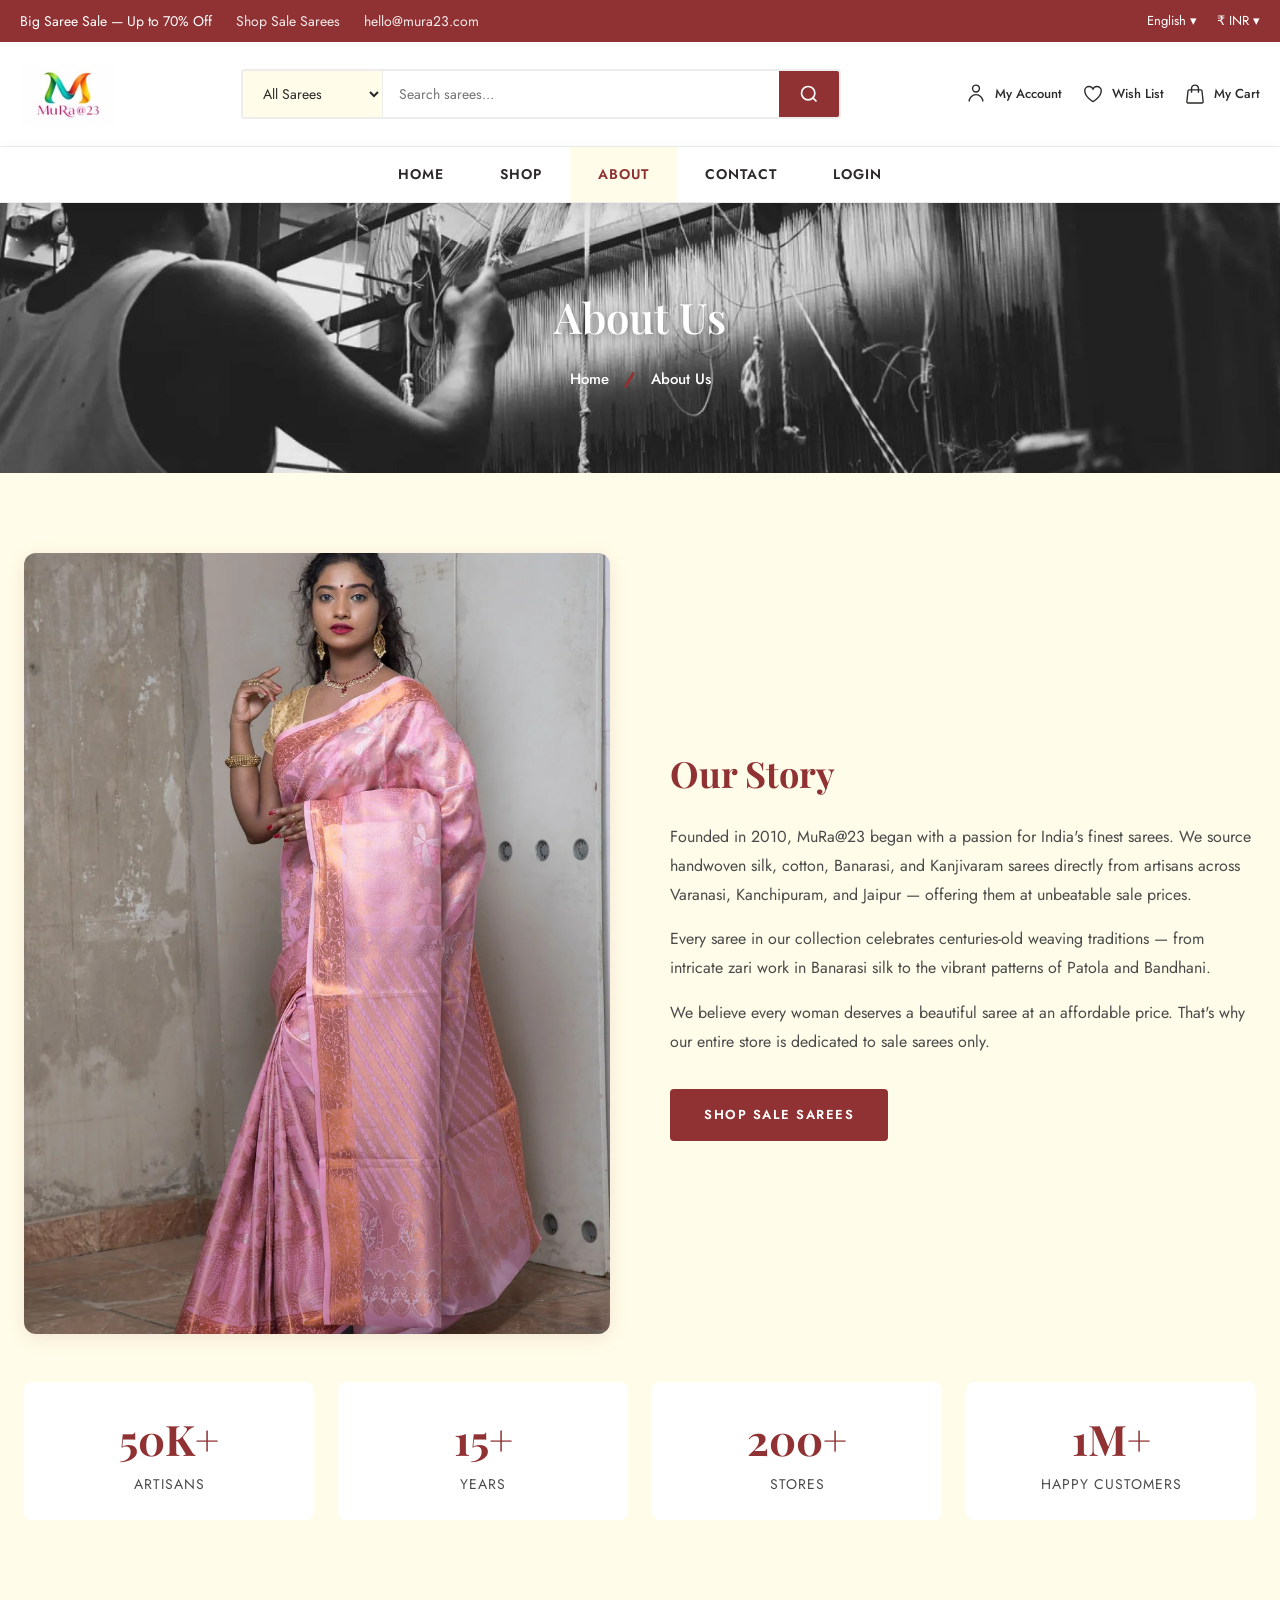
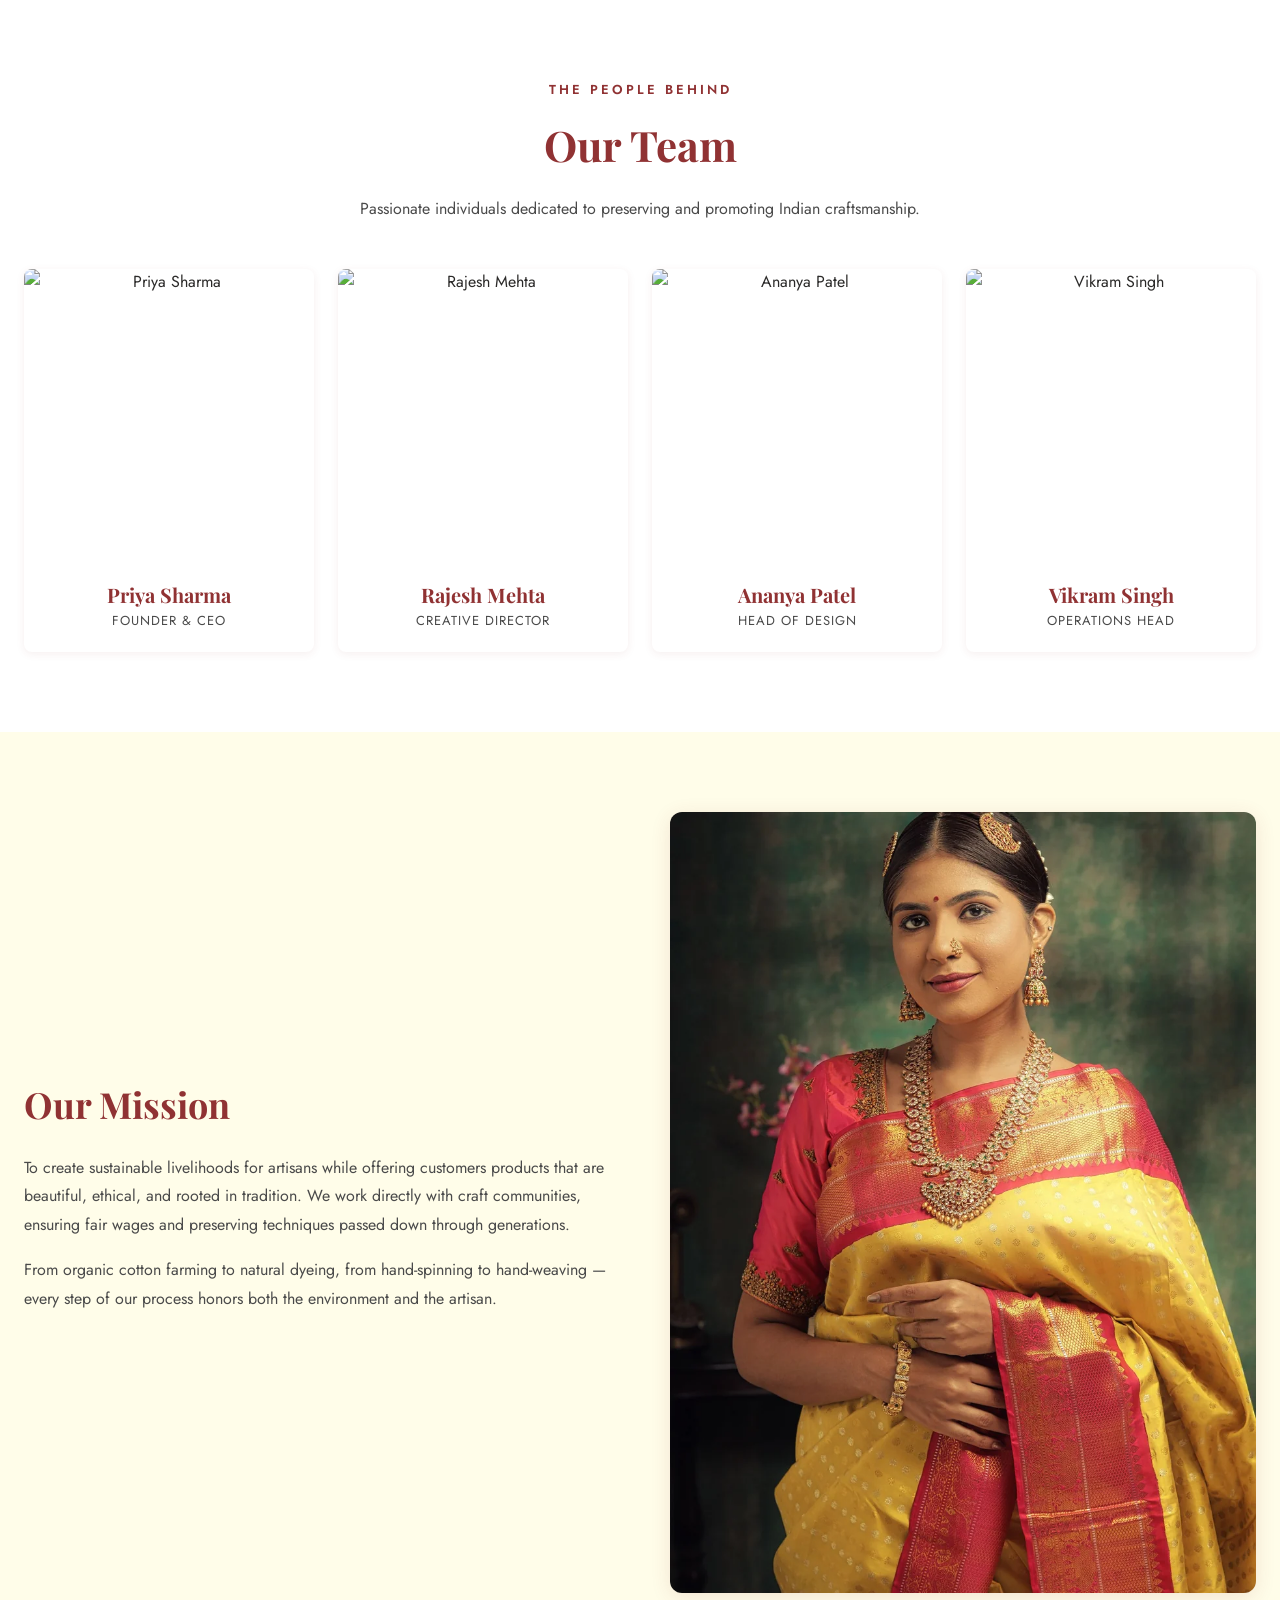
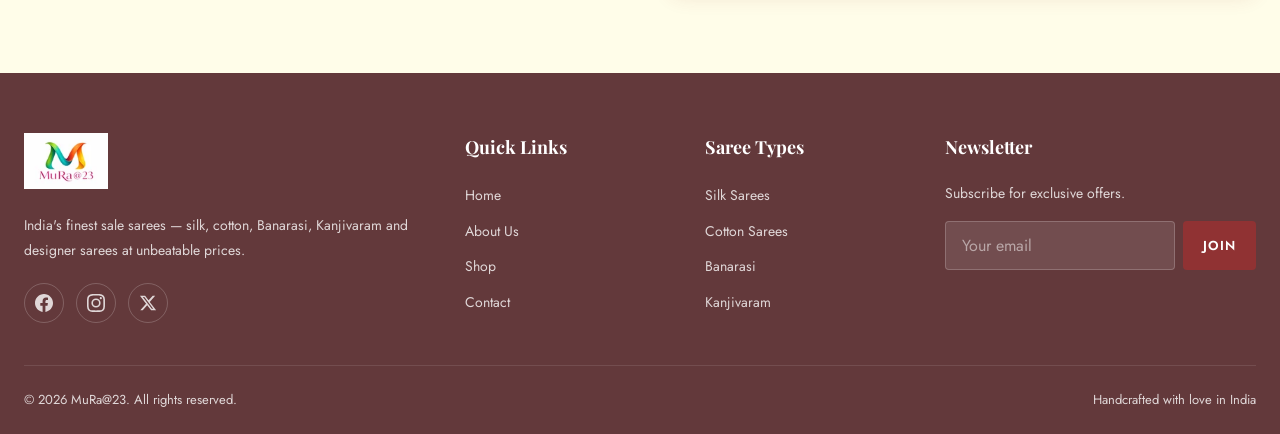
==== about.html @ bf84575e "Shop page title to Shop; Kalyan Silks banner images per page - Rename shop breadcrumb from Sale Sare" ====
<!DOCTYPE html>
<html lang="en">
<head>
  <meta charset="UTF-8">
  <meta name="viewport" content="width=device-width, initial-scale=1.0">
  <title>About Us — MuRa@23</title>
  <link rel="icon" href="images/mura23-logo.webp" type="image/webp">
  <link rel="preconnect" href="https://fonts.googleapis.com">
  <link rel="preconnect" href="https://fonts.gstatic.com" crossorigin>
  <link href="https://fonts.googleapis.com/css2?family=Jost:wght@300;400;500;600;700&family=Playfair+Display:wght@400;500;600;700&display=swap" rel="stylesheet">
  <link rel="stylesheet" href="css/style.css">
  <link rel="stylesheet" href="css/header.css">
  <link rel="preload" as="image" href="images/banners/banner-about.jpg" fetchpriority="high">
  <style>:root { --font-body: 'Jost', sans-serif; --font-heading: 'Playfair Display', serif; }</style>
</head>
<body data-page="about">

  <div id="site-header-mount"></div>
  <script src="js/site-header.js"></script>

  <section class="breadcrumb__section">
    <div class="breadcrumb__bg">
      <img class="breadcrumb__bg-image" src="images/banners/banner-about.jpg" alt="" width="1600" height="334" decoding="async" fetchpriority="high">
      <div class="container">
        <div class="breadcrumb__content">
          <h1 class="breadcrumb__content--title">About Us</h1>
          <ul class="breadcrumb__content--menu">
            <li class="breadcrumb__content--menu__items"><a href="index.html">Home</a></li>
            <li class="breadcrumb__content--menu__items"><span>About Us</span></li>
          </ul>
        </div>
      </div>
    </div>
  </section>

  <section class="section">
    <div class="container">
      <div class="about-grid">
        <div class="about-image">
          <img src="images/sarees/kanjivaram.webp" alt="Kanjivaram saree weaving" loading="lazy" decoding="async">
        </div>
        <div class="about-content">
          <h2>Our Story</h2>
          <p>Founded in 2010, MuRa@23 began with a passion for India's finest sarees. We source handwoven silk, cotton, Banarasi, and Kanjivaram sarees directly from artisans across Varanasi, Kanchipuram, and Jaipur — offering them at unbeatable sale prices.</p>
          <p>Every saree in our collection celebrates centuries-old weaving traditions — from intricate zari work in Banarasi silk to the vibrant patterns of Patola and Bandhani.</p>
          <p>We believe every woman deserves a beautiful saree at an affordable price. That's why our entire store is dedicated to sale sarees only.</p>
          <a href="shop.html" class="btn btn-primary" style="margin-top:16px">Shop Sale Sarees</a>
        </div>
      </div>

      <div class="stats-grid">
        <div class="stat-item">
          <div class="stat-number">50K+</div>
          <div class="stat-label">Artisans</div>
        </div>
        <div class="stat-item">
          <div class="stat-number">15+</div>
          <div class="stat-label">Years</div>
        </div>
        <div class="stat-item">
          <div class="stat-number">200+</div>
          <div class="stat-label">Stores</div>
        </div>
        <div class="stat-item">
          <div class="stat-number">1M+</div>
          <div class="stat-label">Happy Customers</div>
        </div>
      </div>
    </div>
  </section>

  <section class="section" style="background: var(--color-white)">
    <div class="container">
      <div class="section-header">
        <p class="section-subtitle">The People Behind</p>
        <h2 class="section-title">Our Team</h2>
        <p class="section-desc">Passionate individuals dedicated to preserving and promoting Indian craftsmanship.</p>
      </div>
      <div class="team-grid">
        <div class="team-card">
          <div class="team-image">
            <img src="https://images.unsplash.com/photo-1573496359142-b8d87734a5a2?w=400&q=80" alt="Priya Sharma">
          </div>
          <div class="team-info">
            <h3 class="team-name">Priya Sharma</h3>
            <p class="team-role">Founder & CEO</p>
          </div>
        </div>
        <div class="team-card">
          <div class="team-image">
            <img src="https://images.unsplash.com/photo-1472099645785-5658abf4ff4e?w=400&q=80" alt="Rajesh Mehta">
          </div>
          <div class="team-info">
            <h3 class="team-name">Rajesh Mehta</h3>
            <p class="team-role">Creative Director</p>
          </div>
        </div>
        <div class="team-card">
          <div class="team-image">
            <img src="https://images.unsplash.com/photo-1580489944761-15a19d654956?w=400&q=80" alt="Ananya Patel">
          </div>
          <div class="team-info">
            <h3 class="team-name">Ananya Patel</h3>
            <p class="team-role">Head of Design</p>
          </div>
        </div>
        <div class="team-card">
          <div class="team-image">
            <img src="https://images.unsplash.com/photo-1519085360753-af0119f7cbe7?w=400&q=80" alt="Vikram Singh">
          </div>
          <div class="team-info">
            <h3 class="team-name">Vikram Singh</h3>
            <p class="team-role">Operations Head</p>
          </div>
        </div>
      </div>
    </div>
  </section>

  <section class="section">
    <div class="container">
      <div class="about-grid">
        <div class="about-content">
          <h2>Our Mission</h2>
          <p>To create sustainable livelihoods for artisans while offering customers products that are beautiful, ethical, and rooted in tradition. We work directly with craft communities, ensuring fair wages and preserving techniques passed down through generations.</p>
          <p>From organic cotton farming to natural dyeing, from hand-spinning to hand-weaving — every step of our process honors both the environment and the artisan.</p>
        </div>
        <div class="about-image">
          <img src="images/sarees/banarasi.webp" alt="Banarasi silk saree" loading="lazy" decoding="async">
        </div>
      </div>
    </div>
  </section>

  <footer class="footer">
    <div class="container">
      <div class="footer-grid">
        <div class="footer-brand">
          <a href="index.html" class="logo footer-logo" aria-label="MuRa@23">
            <img src="images/mura23-logo.webp" alt="MuRa@23" width="100" height="60" loading="lazy" decoding="async">
          </a>
          <p>India's finest sale sarees — silk, cotton, Banarasi, Kanjivaram and designer sarees at unbeatable prices.</p>
          <div class="social-links">
            <a href="#" aria-label="Facebook"><svg width="18" height="18" fill="currentColor" viewBox="0 0 24 24"><path d="M24 12.073c0-6.627-5.373-12-12-12s-12 5.373-12 12c0 5.99 4.388 10.954 10.125 11.854v-8.385H7.078v-3.47h3.047V9.43c0-3.007 1.792-4.669 4.533-4.669 1.312 0 2.686.235 2.686.235v2.953H15.83c-1.491 0-1.956.925-1.956 1.874v2.25h3.328l-.532 3.47h-2.796v8.385C19.612 23.027 24 18.062 24 12.073z"/></svg></a>
            <a href="#" aria-label="Instagram"><svg width="18" height="18" fill="currentColor" viewBox="0 0 24 24"><path d="M12 2.163c3.204 0 3.584.012 4.85.07 3.252.148 4.771 1.691 4.919 4.919.058 1.265.069 1.645.069 4.849 0 3.205-.012 3.584-.069 4.849-.149 3.225-1.664 4.771-4.919 4.919-1.266.058-1.644.07-4.85.07-3.204 0-3.584-.012-4.849-.07-3.26-.149-4.771-1.699-4.919-4.92-.058-1.265-.07-1.644-.07-4.849 0-3.204.013-3.583.07-4.849.149-3.227 1.664-4.771 4.919-4.919 1.266-.057 1.645-.069 4.849-.069zM12 0C8.741 0 8.333.014 7.053.072 2.695.272.273 2.69.073 7.052.014 8.333 0 8.741 0 12c0 3.259.014 3.668.072 4.948.2 4.358 2.618 6.78 6.98 6.98C8.333 23.986 8.741 24 12 24c3.259 0 3.668-.014 4.948-.072 4.354-.2 6.782-2.618 6.979-6.98.059-1.28.073-1.689.073-4.948 0-3.259-.014-3.667-.072-4.947-.196-4.354-2.617-6.78-6.979-6.98C15.668.014 15.259 0 12 0zm0 5.838a6.162 6.162 0 100 12.324 6.162 6.162 0 000-12.324zM12 16a4 4 0 110-8 4 4 0 010 8zm6.406-11.845a1.44 1.44 0 100 2.881 1.44 1.44 0 000-2.881z"/></svg></a>
            <a href="#" aria-label="Twitter"><svg width="18" height="18" fill="currentColor" viewBox="0 0 24 24"><path d="M18.244 2.25h3.308l-7.227 8.26 8.502 11.24H16.17l-5.214-6.817L4.99 21.75H1.68l7.73-8.835L1.254 2.25H8.08l4.713 6.231zm-1.161 17.52h1.833L7.084 4.126H5.117z"/></svg></a>
          </div>
        </div>
        <div class="footer-col">
          <h4>Quick Links</h4>
          <ul>
            <li><a href="index.html">Home</a></li>
            <li><a href="about.html">About Us</a></li>
            <li><a href="shop.html">Shop</a></li>
            <li><a href="contact.html">Contact</a></li>
          </ul>
        </div>
        <div class="footer-col">
          <h4>Saree Types</h4>
          <ul>
            <li><a href="shop.html">Silk Sarees</a></li>
            <li><a href="shop.html">Cotton Sarees</a></li>
            <li><a href="shop.html">Banarasi</a></li>
            <li><a href="shop.html">Kanjivaram</a></li>
          </ul>
        </div>
        <div class="footer-col">
          <h4>Newsletter</h4>
          <p style="font-size:14px;margin-bottom:8px">Subscribe for exclusive offers.</p>
          <form class="newsletter-form">
            <input type="email" placeholder="Your email" required>
            <button type="submit">Join</button>
          </form>
        </div>
      </div>
      <div class="footer-bottom">
        <p>&copy; 2026 MuRa@23. All rights reserved.</p>
        <p>Handcrafted with love in India</p>
      </div>
    </div>
  </footer>

  <script src="js/main.js"></script>
</body>
</html>
---- css/style.css ----
/* ============================================
   MuRa@23 — Fabindia official color palette
   Maroon #903233 | Cream #FFFDE9 | Beige #f3ece8
   ============================================ */

:root {
  --color-primary: #903233;
  --color-primary-dark: #63393b;
  --color-primary-light: #a84444;
  --color-secondary: #903233;
  --color-secondary-dark: #63393b;
  --color-cream: #FFFDE9;
  --color-cream-dark: #f3ece8;
  --color-white: #FFFFFF;
  --color-text: #2B2A29;
  --color-text-muted: #4a4a4a;
  --color-border: #ededed;
  --color-success: #96ad66;
  --font-heading: 'Playfair Display', Georgia, serif;
  --font-body: 'Lato', 'Segoe UI', sans-serif;
  --shadow-sm: 0 2px 8px rgba(144, 50, 51, 0.08);
  --shadow-md: 0 4px 20px rgba(144, 50, 51, 0.12);
  --shadow-lg: 0 8px 40px rgba(144, 50, 51, 0.16);
  --radius-sm: 4px;
  --radius-md: 8px;
  --radius-lg: 12px;
  --transition: 0.3s ease;
  --header-height: 80px;
}

*, *::before, *::after {
  box-sizing: border-box;
  margin: 0;
  padding: 0;
}

html {
  scroll-behavior: smooth;
}

body {
  font-family: var(--font-body);
  font-size: 16px;
  line-height: 1.6;
  color: var(--color-text);
  background-color: var(--color-cream);
  -webkit-font-smoothing: antialiased;
}

img {
  max-width: 100%;
  height: auto;
  display: block;
}

a {
  color: inherit;
  text-decoration: none;
  transition: color var(--transition);
}

ul {
  list-style: none;
}

button {
  cursor: pointer;
  font-family: inherit;
  border: none;
  background: none;
}

input, textarea, select {
  font-family: inherit;
  font-size: inherit;
}

.container {
  width: 100%;
  max-width: 1280px;
  margin: 0 auto;
  padding: 0 24px;
}

/* ========== Top Bar ========== */
.top-bar {
  background: var(--color-primary);
  color: var(--color-white);
  text-align: center;
  padding: 8px 16px;
  font-size: 13px;
  letter-spacing: 0.5px;
}

.top-bar a {
  color: var(--color-cream);
  text-decoration: underline;
}

/* ========== Header ========== */
.header {
  background: var(--color-white);
  position: sticky;
  top: 0;
  z-index: 1000;
  box-shadow: var(--shadow-sm);
}

.header-inner {
  display: flex;
  align-items: center;
  justify-content: space-between;
  height: var(--header-height);
  gap: 24px;
}

.logo {
  font-family: var(--font-heading);
  font-size: 28px;
  font-weight: 700;
  color: var(--color-primary);
  letter-spacing: 2px;
  white-space: nowrap;
}

.logo span {
  color: var(--color-primary);
}

.footer-logo {
  display: inline-block;
  margin-bottom: 16px;
  line-height: 0;
  transition: opacity 0.3s ease, transform 0.3s ease;
}

.footer-logo img {
  height: 56px;
  width: auto;
  object-fit: contain;
}

.footer-logo:hover {
  opacity: 0.9;
  transform: scale(1.02);
}

.nav {
  display: flex;
  align-items: center;
  gap: 32px;
}

.nav-link {
  font-size: 14px;
  font-weight: 500;
  text-transform: uppercase;
  letter-spacing: 1.5px;
  color: var(--color-text);
  position: relative;
  padding: 4px 0;
}

.nav-link::after {
  content: '';
  position: absolute;
  bottom: 0;
  left: 0;
  width: 0;
  height: 2px;
  background: var(--color-primary);
  transition: width var(--transition);
}

.nav-link:hover,
.nav-link.active {
  color: var(--color-primary);
}

.nav-link:hover::after,
.nav-link.active::after {
  width: 100%;
}

.header-actions {
  display: flex;
  align-items: center;
  gap: 16px;
}

.header-icon {
  width: 40px;
  height: 40px;
  display: flex;
  align-items: center;
  justify-content: center;
  border-radius: 50%;
  transition: background var(--transition);
  color: var(--color-text);
}

.header-icon:hover {
  background: var(--color-cream);
  color: var(--color-primary);
}

.header-icon svg {
  width: 20px;
  height: 20px;
}

.cart-count {
  position: absolute;
  top: 2px;
  right: 2px;
  background: var(--color-primary);
  color: var(--color-white);
  font-size: 10px;
  width: 18px;
  height: 18px;
  border-radius: 50%;
  display: flex;
  align-items: center;
  justify-content: center;
}

.mobile-toggle {
  display: none;
  flex-direction: column;
  gap: 5px;
  padding: 8px;
}

.mobile-toggle span {
  display: block;
  width: 24px;
  height: 2px;
  background: var(--color-text);
  transition: var(--transition);
}

/* ========== Buttons ========== */
.btn {
  display: inline-flex;
  align-items: center;
  justify-content: center;
  gap: 8px;
  padding: 14px 32px;
  font-size: 13px;
  font-weight: 600;
  text-transform: uppercase;
  letter-spacing: 1.5px;
  border-radius: var(--radius-sm);
  transition: all var(--transition);
  cursor: pointer;
  border: 2px solid transparent;
}

.btn-primary {
  background: var(--color-primary);
  color: var(--color-white);
  border-color: var(--color-primary);
}

.btn-primary:hover {
  background: var(--color-primary-dark);
  border-color: var(--color-primary-dark);
}

.btn-secondary {
  background: transparent;
  color: var(--color-primary);
  border-color: var(--color-primary);
}

.btn-secondary:hover {
  background: var(--color-primary);
  color: var(--color-white);
}

.btn-gold {
  background: var(--color-secondary);
  color: var(--color-white);
  border-color: var(--color-secondary);
}

.btn-gold:hover {
  background: var(--color-secondary-dark);
  border-color: var(--color-secondary-dark);
}

.btn-sm {
  padding: 10px 20px;
  font-size: 12px;
}

/* ========== Hero ========== */
.hero {
  position: relative;
  min-height: 85vh;
  display: flex;
  align-items: center;
  background: linear-gradient(135deg, var(--color-cream) 0%, var(--color-cream-dark) 100%);
  overflow: hidden;
}

.hero-bg {
  position: absolute;
  inset: 0;
  background: url('../images/banners/hero-1.jpg') center/cover no-repeat;
  opacity: 0.15;
}

.hero-content {
  position: relative;
  z-index: 1;
  max-width: 600px;
  padding: 80px 0;
}

.hero-subtitle {
  font-size: 14px;
  text-transform: uppercase;
  letter-spacing: 4px;
  color: var(--color-primary);
  margin-bottom: 16px;
  font-weight: 600;
}

.hero-title {
  font-family: var(--font-heading);
  font-size: clamp(40px, 6vw, 72px);
  font-weight: 700;
  line-height: 1.1;
  color: var(--color-primary);
  margin-bottom: 24px;
}

.hero-text {
  font-size: 18px;
  color: var(--color-text-muted);
  margin-bottom: 40px;
  line-height: 1.8;
}

.hero-buttons {
  display: flex;
  gap: 16px;
  flex-wrap: wrap;
}

.hero-image {
  position: absolute;
  right: 0;
  top: 50%;
  transform: translateY(-50%);
  width: 45%;
  max-width: 600px;
  z-index: 1;
}

.hero-image img {
  width: 100%;
  border-radius: var(--radius-lg);
  box-shadow: var(--shadow-lg);
}

/* ========== Section ========== */
.section {
  padding: 80px 0;
}

.section-header {
  text-align: center;
  margin-bottom: 48px;
}

.section-subtitle {
  font-size: 13px;
  text-transform: uppercase;
  letter-spacing: 3px;
  color: var(--color-primary);
  margin-bottom: 12px;
  font-weight: 600;
}

.section-title {
  font-family: var(--font-heading);
  font-size: clamp(28px, 4vw, 42px);
  color: var(--color-primary);
  margin-bottom: 16px;
}

.section-desc {
  color: var(--color-text-muted);
  max-width: 600px;
  margin: 0 auto;
}

/* ========== Categories ========== */
.categories-grid {
  display: grid;
  grid-template-columns: repeat(4, 1fr);
  gap: 24px;
}

.category-card {
  position: relative;
  border-radius: var(--radius-md);
  overflow: hidden;
  aspect-ratio: 3/4;
  cursor: pointer;
}

.category-card img {
  width: 100%;
  height: 100%;
  object-fit: cover;
  transition: transform 0.6s ease;
}

.category-card:hover img {
  transform: scale(1.08);
}

.category-overlay {
  position: absolute;
  inset: 0;
  background: linear-gradient(to top, rgba(144, 50, 51, 0.85) 0%, transparent 60%);
  display: flex;
  flex-direction: column;
  justify-content: flex-end;
  padding: 24px;
  color: var(--color-white);
}

.category-name {
  font-family: var(--font-heading);
  font-size: 22px;
  margin-bottom: 4px;
}

.category-count {
  font-size: 13px;
  opacity: 0.8;
}

/* ========== Products ========== */
.products-grid {
  display: grid;
  grid-template-columns: repeat(4, 1fr);
  gap: 24px;
}

.product-card {
  background: var(--color-white);
  border-radius: var(--radius-md);
  overflow: hidden;
  box-shadow: var(--shadow-sm);
  transition: box-shadow var(--transition), transform var(--transition);
}

.product-card:hover {
  box-shadow: var(--shadow-md);
  transform: translateY(-4px);
}

.product-image {
  position: relative;
  aspect-ratio: 3/4;
  overflow: hidden;
  background: var(--color-cream-dark);
}

.product-image img {
  width: 100%;
  height: 100%;
  object-fit: cover;
  transition: transform 0.6s ease;
}

.product-card:hover .product-image img {
  transform: scale(1.06);
}

.product-badge {
  position: absolute;
  top: 12px;
  left: 12px;
  background: var(--color-primary);
  color: var(--color-white);
  font-size: 11px;
  font-weight: 600;
  text-transform: uppercase;
  letter-spacing: 1px;
  padding: 4px 12px;
  border-radius: var(--radius-sm);
}

.product-actions {
  position: absolute;
  bottom: 12px;
  left: 50%;
  transform: translateX(-50%) translateY(20px);
  opacity: 0;
  display: flex;
  gap: 8px;
  transition: all var(--transition);
}

.product-card:hover .product-actions {
  transform: translateX(-50%) translateY(0);
  opacity: 1;
}

.product-action-btn {
  width: 40px;
  height: 40px;
  background: var(--color-white);
  border-radius: 50%;
  display: flex;
  align-items: center;
  justify-content: center;
  box-shadow: var(--shadow-sm);
  transition: all var(--transition);
}

.product-action-btn:hover {
  background: var(--color-primary);
  color: var(--color-white);
}

.product-info {
  padding: 20px;
}

.product-category {
  font-size: 12px;
  color: var(--color-text-muted);
  text-transform: uppercase;
  letter-spacing: 1px;
  margin-bottom: 6px;
}

.product-name {
  font-family: var(--font-heading);
  font-size: 18px;
  color: var(--color-text);
  margin-bottom: 8px;
}

.product-price {
  display: flex;
  align-items: center;
  gap: 8px;
}

.price-current {
  font-size: 16px;
  font-weight: 700;
  color: var(--color-primary);
}

.price-original {
  font-size: 14px;
  color: var(--color-text-muted);
  text-decoration: line-through;
}

/* ========== Features ========== */
.features-grid {
  display: grid;
  grid-template-columns: repeat(4, 1fr);
  gap: 32px;
}

.feature-card {
  text-align: center;
  padding: 32px 24px;
  background: var(--color-white);
  border-radius: var(--radius-md);
  box-shadow: var(--shadow-sm);
}

.feature-icon {
  width: 64px;
  height: 64px;
  margin: 0 auto 20px;
  background: var(--color-cream);
  border-radius: 50%;
  display: flex;
  align-items: center;
  justify-content: center;
  color: var(--color-primary);
}

.feature-icon svg {
  width: 28px;
  height: 28px;
}

.feature-title {
  font-family: var(--font-heading);
  font-size: 20px;
  color: var(--color-primary);
  margin-bottom: 8px;
}

.feature-text {
  font-size: 14px;
  color: var(--color-text-muted);
}

/* ========== Banner ========== */
.promo-banner {
  background: var(--color-primary);
  color: var(--color-white);
  padding: 60px 0;
  text-align: center;
}

.promo-banner .section-title {
  color: var(--color-white);
}

.promo-banner .section-desc {
  color: rgba(255, 255, 255, 0.8);
}

/* ========== Suruchi-style Page Banner (Breadcrumb) ========== */
.breadcrumb__section {
  width: 100%;
}

.breadcrumb__bg {
  position: relative;
  min-height: 130px;
  display: flex;
  align-items: center;
  overflow: hidden;
  background: var(--color-primary-dark);
}

.breadcrumb__bg-image {
  position: absolute;
  inset: 0;
  width: 100%;
  height: 100%;
  object-fit: cover;
  object-position: center;
  z-index: 0;
}

.breadcrumb__bg .container {
  position: relative;
  z-index: 1;
  width: 100%;
}

.breadcrumb__content {
  position: relative;
  width: 100%;
  text-align: center;
  padding: 32px 0;
}

.breadcrumb__content--title {
  font-family: var(--font-heading);
  font-size: clamp(28px, 4vw, 42px);
  font-weight: 600;
  color: var(--color-white);
  margin-bottom: 16px;
  text-shadow: 0 2px 8px rgba(0, 0, 0, 0.35);
}

.breadcrumb__content--menu {
  display: flex;
  align-items: center;
  justify-content: center;
  list-style: none;
  gap: 0;
  padding: 0;
  margin: 0;
}

.breadcrumb__content--menu__items {
  position: relative;
  margin-right: 20px;
  padding-right: 22px;
  font-size: 15px;
  line-height: 24px;
}

.breadcrumb__content--menu__items:last-child {
  margin-right: 0;
  padding-right: 0;
}

.breadcrumb__content--menu__items::before {
  content: '';
  position: absolute;
  width: 3px;
  height: 18px;
  background: var(--color-primary);
  right: 0;
  top: 4px;
  border-radius: 5px;
  transform: rotate(30deg);
}

.breadcrumb__content--menu__items:last-child::before {
  display: none;
}

.breadcrumb__content--menu__items a,
.breadcrumb__content--menu__items span {
  color: var(--color-white);
  font-weight: 500;
}

.breadcrumb__content--menu__items a:hover {
  color: var(--color-cream);
}

@media (min-width: 480px) {
  .breadcrumb__bg { min-height: 150px; }
}

@media (min-width: 576px) {
  .breadcrumb__bg { min-height: 170px; }
}

@media (min-width: 768px) {
  .breadcrumb__bg { min-height: 190px; }
}

@media (min-width: 992px) {
  .breadcrumb__bg { min-height: 220px; }
}

@media (min-width: 1200px) {
  .breadcrumb__bg { min-height: 270px; }
}

@media (min-width: 1600px) {
  .breadcrumb__bg { min-height: 300px; }
}

/* Legacy aliases */
.page-hero {
  padding: 0;
  background: none;
}

.page-hero-title,
.breadcrumb {
  display: none;
}

/* ========== About Page ========== */
.about-grid {
  display: grid;
  grid-template-columns: 1fr 1fr;
  gap: 60px;
  align-items: center;
}

.about-image {
  border-radius: var(--radius-lg);
  overflow: hidden;
  box-shadow: var(--shadow-md);
}

.about-content h2 {
  font-family: var(--font-heading);
  font-size: 36px;
  color: var(--color-primary);
  margin-bottom: 20px;
}

.about-content p {
  color: var(--color-text-muted);
  margin-bottom: 16px;
  line-height: 1.8;
}

.stats-grid {
  display: grid;
  grid-template-columns: repeat(4, 1fr);
  gap: 24px;
  margin-top: 48px;
}

.stat-item {
  text-align: center;
  padding: 24px;
  background: var(--color-white);
  border-radius: var(--radius-md);
}

.stat-number {
  font-family: var(--font-heading);
  font-size: 42px;
  color: var(--color-primary);
  font-weight: 700;
}

.stat-label {
  font-size: 14px;
  color: var(--color-text-muted);
  text-transform: uppercase;
  letter-spacing: 1px;
}

.team-grid {
  display: grid;
  grid-template-columns: repeat(4, 1fr);
  gap: 24px;
}

.team-card {
  text-align: center;
  background: var(--color-white);
  border-radius: var(--radius-md);
  overflow: hidden;
  box-shadow: var(--shadow-sm);
}

.team-image {
  aspect-ratio: 1;
  overflow: hidden;
}

.team-image img {
  width: 100%;
  height: 100%;
  object-fit: cover;
}

.team-info {
  padding: 20px;
}

.team-name {
  font-family: var(--font-heading);
  font-size: 20px;
  color: var(--color-primary);
}

.team-role {
  font-size: 13px;
  color: var(--color-text-muted);
  text-transform: uppercase;
  letter-spacing: 1px;
}

/* ========== Shop Page ========== */
.shop-layout {
  display: grid;
  grid-template-columns: 280px 1fr;
  gap: 32px;
  padding: 48px 0;
}

.shop-main {
  min-width: 0;
}

.shop-sidebar {
  background: var(--color-white);
  border-radius: var(--radius-md);
  padding: 24px;
  box-shadow: var(--shadow-sm);
  height: fit-content;
  position: sticky;
  top: calc(var(--header-height) + 24px);
}

.sidebar-title {
  font-family: var(--font-heading);
  font-size: 20px;
  color: var(--color-primary);
  margin-bottom: 16px;
  padding-bottom: 12px;
  border-bottom: 2px solid var(--color-cream);
}

.sidebar-list li {
  margin-bottom: 8px;
}

.sidebar-list a {
  display: block;
  padding: 8px 12px;
  border-radius: var(--radius-sm);
  font-size: 14px;
  color: var(--color-text-muted);
  transition: all var(--transition);
}

.sidebar-list a:hover,
.sidebar-list a.active {
  background: var(--color-cream);
  color: var(--color-primary);
}

.price-filter {
  display: flex;
  gap: 8px;
  align-items: center;
  margin-bottom: 12px;
}

.price-filter input {
  width: 100%;
  padding: 8px 12px;
  border: 1px solid var(--color-border);
  border-radius: var(--radius-sm);
  background: var(--color-cream);
}

.shop-toolbar {
  display: flex;
  align-items: center;
  justify-content: space-between;
  margin-bottom: 24px;
  flex-wrap: wrap;
  gap: 16px;
}

.shop-results {
  font-size: 14px;
  color: var(--color-text-muted);
}

.shop-sort select {
  padding: 10px 16px;
  border: 1px solid var(--color-border);
  border-radius: var(--radius-sm);
  background: var(--color-white);
  color: var(--color-text);
  cursor: pointer;
}

.shop-products {
  display: grid;
  grid-template-columns: repeat(3, 1fr);
  gap: 24px;
}

.pagination {
  display: flex;
  align-items: center;
  justify-content: center;
  gap: 8px;
  margin-top: 48px;
}

.pagination a,
.pagination span {
  width: 40px;
  height: 40px;
  display: flex;
  align-items: center;
  justify-content: center;
  border-radius: var(--radius-sm);
  font-size: 14px;
  font-weight: 500;
  transition: all var(--transition);
}

.pagination a {
  background: var(--color-white);
  color: var(--color-text);
  border: 1px solid var(--color-border);
}

.pagination a:hover,
.pagination span.active {
  background: var(--color-primary);
  color: var(--color-white);
  border-color: var(--color-primary);
}

/* ========== Login Page ========== */
.auth-section {
  min-height: calc(100vh - var(--header-height) - 200px);
  display: flex;
  align-items: center;
  justify-content: center;
  padding: 60px 0;
}

.auth-card {
  background: var(--color-white);
  border-radius: var(--radius-lg);
  box-shadow: var(--shadow-md);
  width: 100%;
  max-width: 440px;
  padding: 48px 40px;
}

.auth-title {
  font-family: var(--font-heading);
  font-size: 32px;
  color: var(--color-primary);
  text-align: center;
  margin-bottom: 8px;
}

.auth-subtitle {
  text-align: center;
  color: var(--color-text-muted);
  margin-bottom: 32px;
  font-size: 14px;
}

.form-group {
  margin-bottom: 20px;
}

.form-group label {
  display: block;
  font-size: 13px;
  font-weight: 600;
  text-transform: uppercase;
  letter-spacing: 1px;
  color: var(--color-text);
  margin-bottom: 8px;
}

.form-control {
  width: 100%;
  padding: 14px 16px;
  border: 1px solid var(--color-border);
  border-radius: var(--radius-sm);
  background: var(--color-cream);
  transition: border-color var(--transition);
}

.form-control:focus {
  outline: none;
  border-color: var(--color-primary);
  background: var(--color-white);
}

.form-check {
  display: flex;
  align-items: center;
  gap: 8px;
  margin-bottom: 24px;
  font-size: 14px;
}

.form-check input {
  accent-color: var(--color-primary);
}

.auth-card .btn {
  width: 100%;
}

.auth-footer {
  text-align: center;
  margin-top: 24px;
  font-size: 14px;
  color: var(--color-text-muted);
}

.auth-footer a {
  color: var(--color-primary);
  font-weight: 600;
}

.auth-divider {
  display: flex;
  align-items: center;
  gap: 16px;
  margin: 24px 0;
  color: var(--color-text-muted);
  font-size: 13px;
}

.auth-divider::before,
.auth-divider::after {
  content: '';
  flex: 1;
  height: 1px;
  background: var(--color-border);
}

.social-login {
  display: flex;
  gap: 12px;
}

.social-btn {
  flex: 1;
  padding: 12px;
  border: 1px solid var(--color-border);
  border-radius: var(--radius-sm);
  display: flex;
  align-items: center;
  justify-content: center;
  gap: 8px;
  font-size: 13px;
  transition: all var(--transition);
}

.social-btn:hover {
  border-color: var(--color-primary);
  background: var(--color-cream);
}

/* ========== Contact Page ========== */
.contact-grid {
  display: grid;
  grid-template-columns: 1fr 1fr;
  gap: 48px;
}

.contact-info-card {
  background: var(--color-white);
  padding: 32px;
  border-radius: var(--radius-md);
  box-shadow: var(--shadow-sm);
  margin-bottom: 24px;
}

.contact-info-card h3 {
  font-family: var(--font-heading);
  font-size: 20px;
  color: var(--color-primary);
  margin-bottom: 16px;
}

.contact-item {
  display: flex;
  align-items: flex-start;
  gap: 16px;
  margin-bottom: 20px;
}

.contact-icon {
  width: 48px;
  height: 48px;
  background: var(--color-cream);
  border-radius: 50%;
  display: flex;
  align-items: center;
  justify-content: center;
  color: var(--color-primary);
  flex-shrink: 0;
}

.contact-item h4 {
  font-size: 14px;
  font-weight: 600;
  margin-bottom: 4px;
}

.contact-item p {
  font-size: 14px;
  color: var(--color-text-muted);
}

.contact-form-card {
  background: var(--color-white);
  padding: 40px;
  border-radius: var(--radius-md);
  box-shadow: var(--shadow-sm);
}

.contact-form-card h2 {
  font-family: var(--font-heading);
  font-size: 28px;
  color: var(--color-primary);
  margin-bottom: 24px;
}

.form-row {
  display: grid;
  grid-template-columns: 1fr 1fr;
  gap: 16px;
}

.map-container {
  margin-top: 48px;
  border-radius: var(--radius-md);
  overflow: hidden;
  height: 400px;
  background: var(--color-cream-dark);
}

.map-container iframe {
  width: 100%;
  height: 100%;
  border: 0;
}

/* ========== Footer ========== */
.footer {
  background: var(--color-primary-dark);
  color: rgba(255, 255, 255, 0.8);
  padding-top: 60px;
}

.footer-grid {
  display: grid;
  grid-template-columns: 2fr 1fr 1fr 1fr;
  gap: 40px;
  padding-bottom: 40px;
  border-bottom: 1px solid rgba(255, 255, 255, 0.1);
}

.footer-brand .logo {
  color: var(--color-white);
  margin-bottom: 16px;
}

.footer-brand p {
  font-size: 14px;
  line-height: 1.8;
  margin-bottom: 20px;
}

.social-links {
  display: flex;
  gap: 12px;
}

.social-links a {
  width: 40px;
  height: 40px;
  border: 1px solid rgba(255, 255, 255, 0.2);
  border-radius: 50%;
  display: flex;
  align-items: center;
  justify-content: center;
  transition: all var(--transition);
}

.social-links a:hover {
  background: var(--color-secondary);
  border-color: var(--color-secondary);
}

.footer-col h4 {
  font-family: var(--font-heading);
  font-size: 18px;
  color: var(--color-white);
  margin-bottom: 20px;
}

.footer-col ul li {
  margin-bottom: 10px;
}

.footer-col a {
  font-size: 14px;
  transition: color var(--transition);
}

.footer-col a:hover {
  color: var(--color-secondary);
}

.footer-bottom {
  display: flex;
  align-items: center;
  justify-content: space-between;
  padding: 24px 0;
  font-size: 13px;
}

/* ========== Newsletter ========== */
.newsletter-form {
  display: flex;
  gap: 8px;
  margin-top: 16px;
}

.newsletter-form input {
  flex: 1;
  padding: 12px 16px;
  border: 1px solid rgba(255, 255, 255, 0.2);
  border-radius: var(--radius-sm);
  background: rgba(255, 255, 255, 0.1);
  color: var(--color-white);
}

.newsletter-form input::placeholder {
  color: rgba(255, 255, 255, 0.5);
}

.newsletter-form button {
  padding: 12px 20px;
  background: var(--color-secondary);
  color: var(--color-white);
  border-radius: var(--radius-sm);
  font-weight: 600;
  font-size: 13px;
  text-transform: uppercase;
  letter-spacing: 1px;
  transition: background var(--transition);
}

.newsletter-form button:hover {
  background: var(--color-secondary-dark);
}

/* ========== Mobile Menu ========== */
.mobile-nav {
  display: none;
  position: fixed;
  top: calc(var(--header-height) + 36px);
  left: 0;
  right: 0;
  background: var(--color-white);
  padding: 24px;
  box-shadow: var(--shadow-md);
  z-index: 999;
  transform: translateY(-120%);
  transition: transform var(--transition);
}

.mobile-nav.open {
  transform: translateY(0);
}

.mobile-nav .nav-link {
  display: block;
  padding: 12px 0;
  border-bottom: 1px solid var(--color-border);
}

/* ========== Responsive ========== */
@media (max-width: 1024px) {
  .categories-grid,
  .products-grid {
    grid-template-columns: repeat(3, 1fr);
  }

  .features-grid {
    grid-template-columns: repeat(2, 1fr);
  }

  .hero-image {
    display: none;
  }

  .shop-layout {
    grid-template-columns: 1fr;
  }

  .shop-sidebar {
    position: static;
  }

  .shop-products {
    grid-template-columns: repeat(2, 1fr);
  }

  .footer-grid {
    grid-template-columns: repeat(2, 1fr);
  }

  .team-grid,
  .stats-grid {
    grid-template-columns: repeat(2, 1fr);
  }
}

@media (max-width: 768px) {
  .nav {
    display: none;
  }

  .mobile-toggle {
    display: flex;
  }

  .mobile-nav {
    display: block;
  }

  .categories-grid,
  .products-grid {
    grid-template-columns: repeat(2, 1fr);
  }

  .about-grid,
  .contact-grid {
    grid-template-columns: 1fr;
  }

  .form-row {
    grid-template-columns: 1fr;
  }

  .footer-grid {
    grid-template-columns: 1fr;
  }

  .footer-bottom {
    flex-direction: column;
    gap: 12px;
    text-align: center;
  }

  .hero {
    min-height: 60vh;
  }

  .section {
    padding: 48px 0;
  }
}

@media (max-width: 480px) {
  .categories-grid,
  .products-grid,
  .shop-products {
    grid-template-columns: 1fr;
  }

  .hero-buttons {
    flex-direction: column;
  }

  .hero-buttons .btn {
    width: 100%;
  }

  .stats-grid {
    grid-template-columns: 1fr 1fr;
  }
}
---- css/header.css ----
/* MuRa@23 shared header — Fabindia colors */

:root {
  --suruchi-primary: #903233;
  --suruchi-primary-dark: #63393b;
  --suruchi-dark: #2B2A29;
  --suruchi-gray: #4a4a4a;
  --suruchi-border: #ededed;
  --suruchi-white: #ffffff;
  --suruchi-cream: #FFFDE9;
  --suruchi-nav-height: 52px;
}

/* ========== TOP BAR (scrolls away) ========== */
.suruchi-topbar {
  background: var(--suruchi-primary);
  padding: 10px 0;
  font-size: 14px;
}

.suruchi-topbar-inner {
  display: flex;
  align-items: center;
  justify-content: space-between;
  max-width: 1400px;
  margin: 0 auto;
  padding: 0 20px;
}

.suruchi-topbar-left {
  display: flex;
  align-items: center;
  gap: 24px;
  color: var(--suruchi-white);
}

.suruchi-topbar-left a {
  color: var(--suruchi-white);
  opacity: 0.9;
}

.suruchi-topbar-right {
  display: flex;
  align-items: center;
  gap: 20px;
}

.suruchi-topbar-right a {
  color: var(--suruchi-white);
  font-size: 13px;
  display: flex;
  align-items: center;
  gap: 6px;
}

/* ========== HEADER MAIN (scrolls away) ========== */
#site-header-mount {
  position: relative;
  z-index: 999;
  background: var(--suruchi-white);
}

.suruchi-header-main {
  display: flex;
  align-items: center;
  justify-content: space-between;
  gap: 20px;
  max-width: 1400px;
  margin: 0 auto;
  padding: 20px;
  border-bottom: 1px solid var(--suruchi-border);
}

.suruchi-logo {
  display: flex;
  align-items: center;
  flex-shrink: 0;
  line-height: 0;
  transition: opacity 0.3s ease, transform 0.3s ease;
}

.suruchi-logo:hover {
  opacity: 0.9;
  transform: scale(1.02);
}

.suruchi-logo img {
  width: auto;
  height: 64px;
  max-width: 140px;
  object-fit: contain;
}

.suruchi-search {
  display: flex;
  flex: 1;
  max-width: 600px;
  border: 2px solid var(--suruchi-border);
  border-radius: 4px;
  overflow: hidden;
}

.suruchi-search select {
  padding: 12px 16px;
  border: none;
  border-right: 1px solid var(--suruchi-border);
  background: var(--suruchi-cream);
  font-size: 14px;
  color: var(--suruchi-dark);
  cursor: pointer;
  min-width: 140px;
}

.suruchi-search input {
  flex: 1;
  padding: 12px 16px;
  border: none;
  font-size: 14px;
  outline: none;
}

.suruchi-search button {
  padding: 0 20px;
  background: var(--suruchi-primary);
  color: var(--suruchi-white);
  border: none;
  cursor: pointer;
  display: flex;
  align-items: center;
}

.suruchi-header-actions {
  display: flex;
  align-items: center;
  gap: 20px;
}

.suruchi-header-action {
  display: flex;
  align-items: center;
  gap: 8px;
  font-size: 13px;
  font-weight: 500;
  color: var(--suruchi-dark);
  position: relative;
}

.suruchi-header-action:hover { color: var(--suruchi-primary); }

.suruchi-badge {
  position: absolute;
  top: -8px;
  right: -10px;
  background: var(--suruchi-primary);
  color: var(--suruchi-white);
  font-size: 10px;
  width: 18px;
  height: 18px;
  border-radius: 50%;
  display: flex;
  align-items: center;
  justify-content: center;
}

.suruchi-badge.cart-count {
  display: none;
}

/* ========== NAV MENU (sticky — stays on scroll) ========== */
.suruchi-nav {
  position: sticky;
  top: 0;
  z-index: 1000;
  border-bottom: 1px solid var(--suruchi-border);
  background: var(--suruchi-white);
  box-shadow: 0 2px 10px rgba(0, 0, 0, 0.06);
}

.suruchi-nav-inner {
  max-width: 1400px;
  margin: 0 auto;
  padding: 0 20px;
  display: flex;
  justify-content: center;
}

.suruchi-nav ul {
  display: flex;
  list-style: none;
  gap: 0;
}

.suruchi-nav a {
  display: block;
  padding: 16px 28px;
  font-size: 14px;
  font-weight: 600;
  text-transform: uppercase;
  letter-spacing: 1px;
  color: var(--suruchi-dark);
}

.suruchi-nav a:hover,
.suruchi-nav a.active {
  color: var(--suruchi-primary);
  background: var(--suruchi-cream);
}

.suruchi-mobile-toggle {
  display: none;
  background: none;
  border: none;
  padding: 8px;
  cursor: pointer;
  color: var(--suruchi-dark);
}

.suruchi-nav.open {
  display: block;
}

.shop-sidebar {
  top: calc(var(--suruchi-nav-height) + 24px) !important;
}

@media (min-width: 769px) {
  .suruchi-nav {
    display: block !important;
  }
}

@media (max-width: 992px) {
  .suruchi-search { display: none; }
}

@media (max-width: 768px) {
  .suruchi-topbar-right { display: none; }
  .suruchi-header-action span { display: none; }
  .suruchi-nav { display: none; }
  .suruchi-nav.open { display: block; }
  .suruchi-mobile-toggle { display: block; }
  .suruchi-nav ul { flex-direction: column; }
  .suruchi-nav a { padding: 14px 20px; }
  .shop-sidebar { top: calc(80px + 24px) !important; }
}
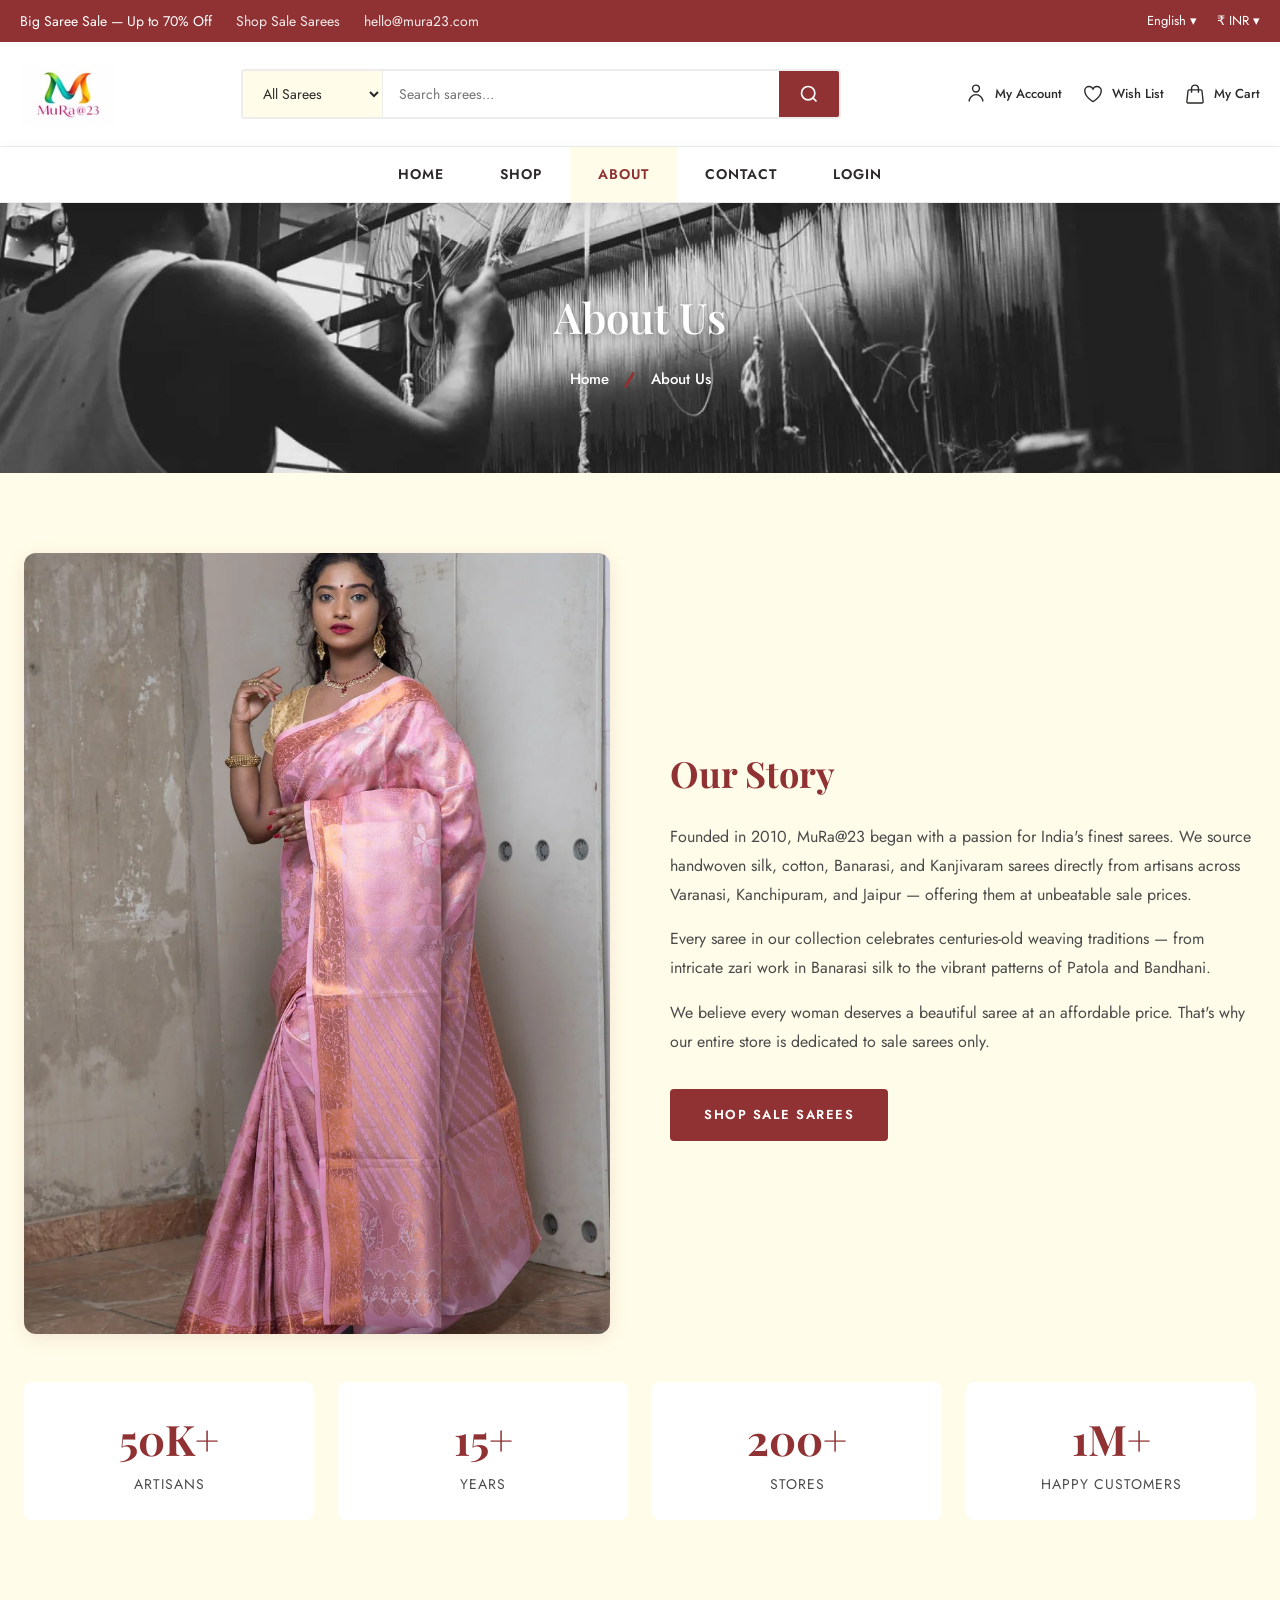
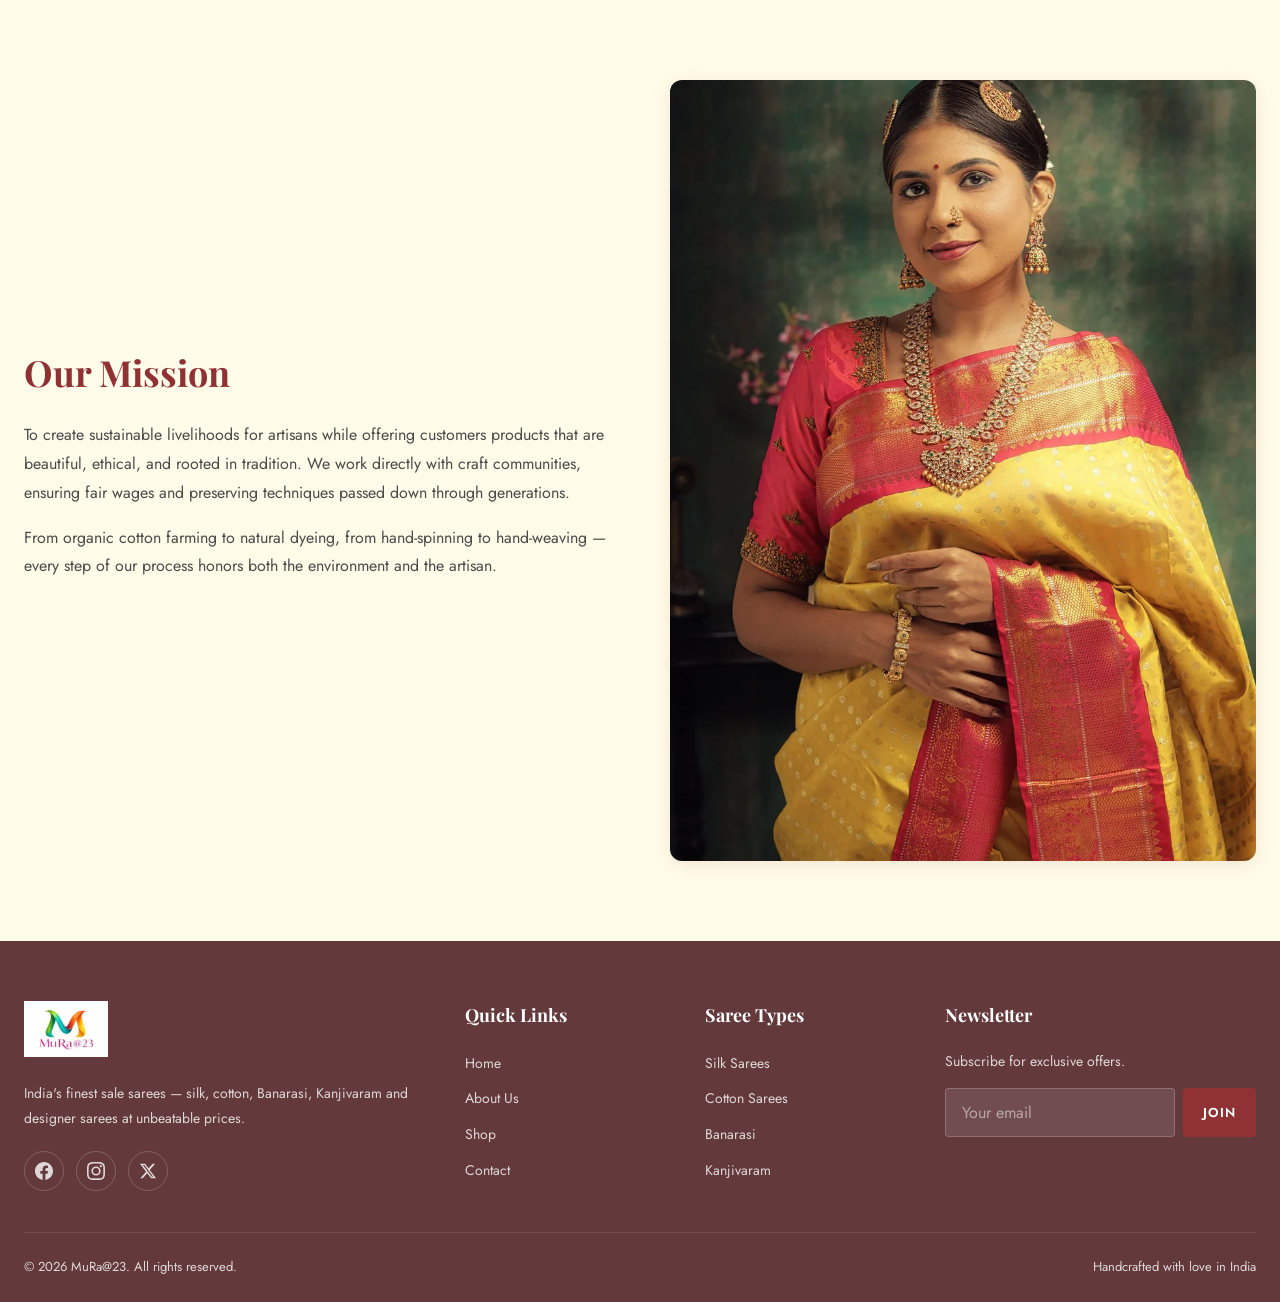
==== commit 32026faa: "Remove Our Team section from About page Co-authored-by: Deepankarthikeyan <Deepankarthikeyan@users.n" ====
--- a/about.html
+++ b/about.html
@@ -69,54 +69,6 @@
     </div>
   </section>
 
-  <section class="section" style="background: var(--color-white)">
-    <div class="container">
-      <div class="section-header">
-        <p class="section-subtitle">The People Behind</p>
-        <h2 class="section-title">Our Team</h2>
-        <p class="section-desc">Passionate individuals dedicated to preserving and promoting Indian craftsmanship.</p>
-      </div>
-      <div class="team-grid">
-        <div class="team-card">
-          <div class="team-image">
-            <img src="https://images.unsplash.com/photo-1573496359142-b8d87734a5a2?w=400&q=80" alt="Priya Sharma">
-          </div>
-          <div class="team-info">
-            <h3 class="team-name">Priya Sharma</h3>
-            <p class="team-role">Founder & CEO</p>
-          </div>
-        </div>
-        <div class="team-card">
-          <div class="team-image">
-            <img src="https://images.unsplash.com/photo-1472099645785-5658abf4ff4e?w=400&q=80" alt="Rajesh Mehta">
-          </div>
-          <div class="team-info">
-            <h3 class="team-name">Rajesh Mehta</h3>
-            <p class="team-role">Creative Director</p>
-          </div>
-        </div>
-        <div class="team-card">
-          <div class="team-image">
-            <img src="https://images.unsplash.com/photo-1580489944761-15a19d654956?w=400&q=80" alt="Ananya Patel">
-          </div>
-          <div class="team-info">
-            <h3 class="team-name">Ananya Patel</h3>
-            <p class="team-role">Head of Design</p>
-          </div>
-        </div>
-        <div class="team-card">
-          <div class="team-image">
-            <img src="https://images.unsplash.com/photo-1519085360753-af0119f7cbe7?w=400&q=80" alt="Vikram Singh">
-          </div>
-          <div class="team-info">
-            <h3 class="team-name">Vikram Singh</h3>
-            <p class="team-role">Operations Head</p>
-          </div>
-        </div>
-      </div>
-    </div>
-  </section>
-
   <section class="section">
     <div class="container">
       <div class="about-grid">
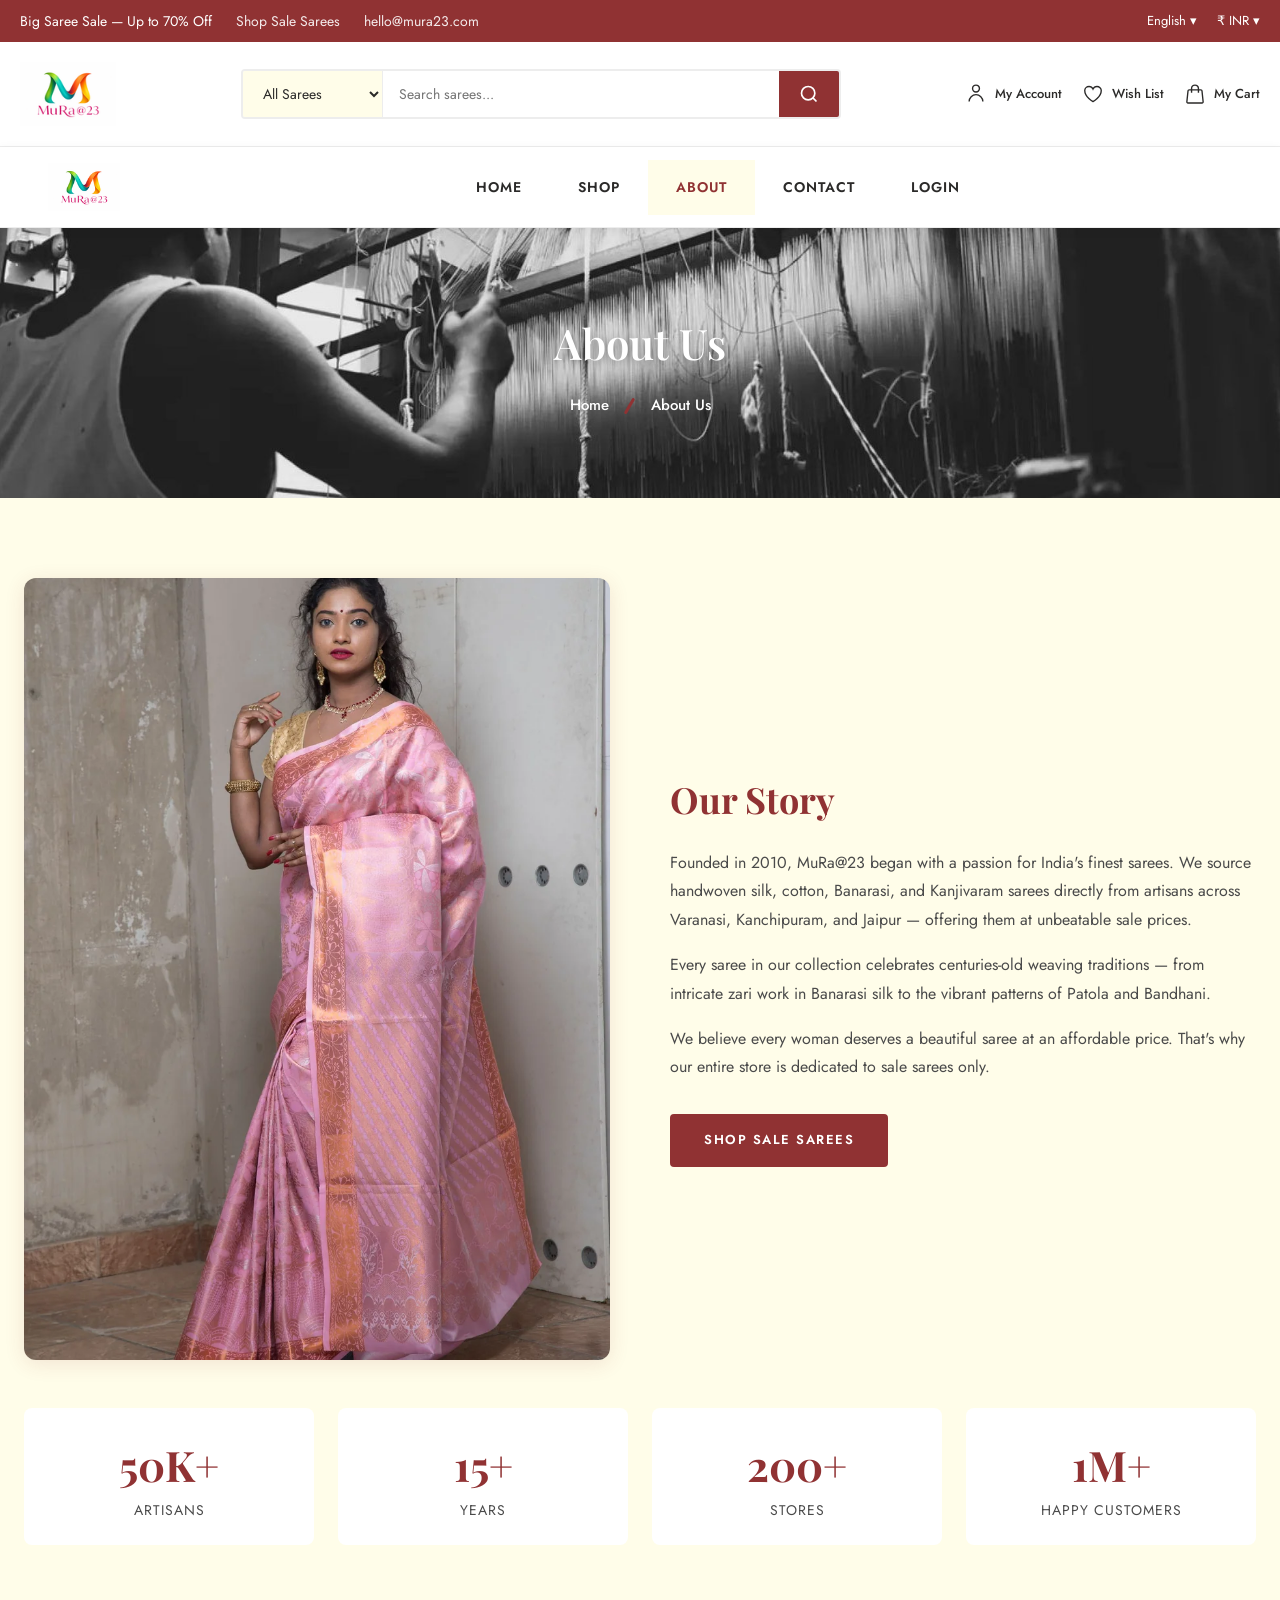
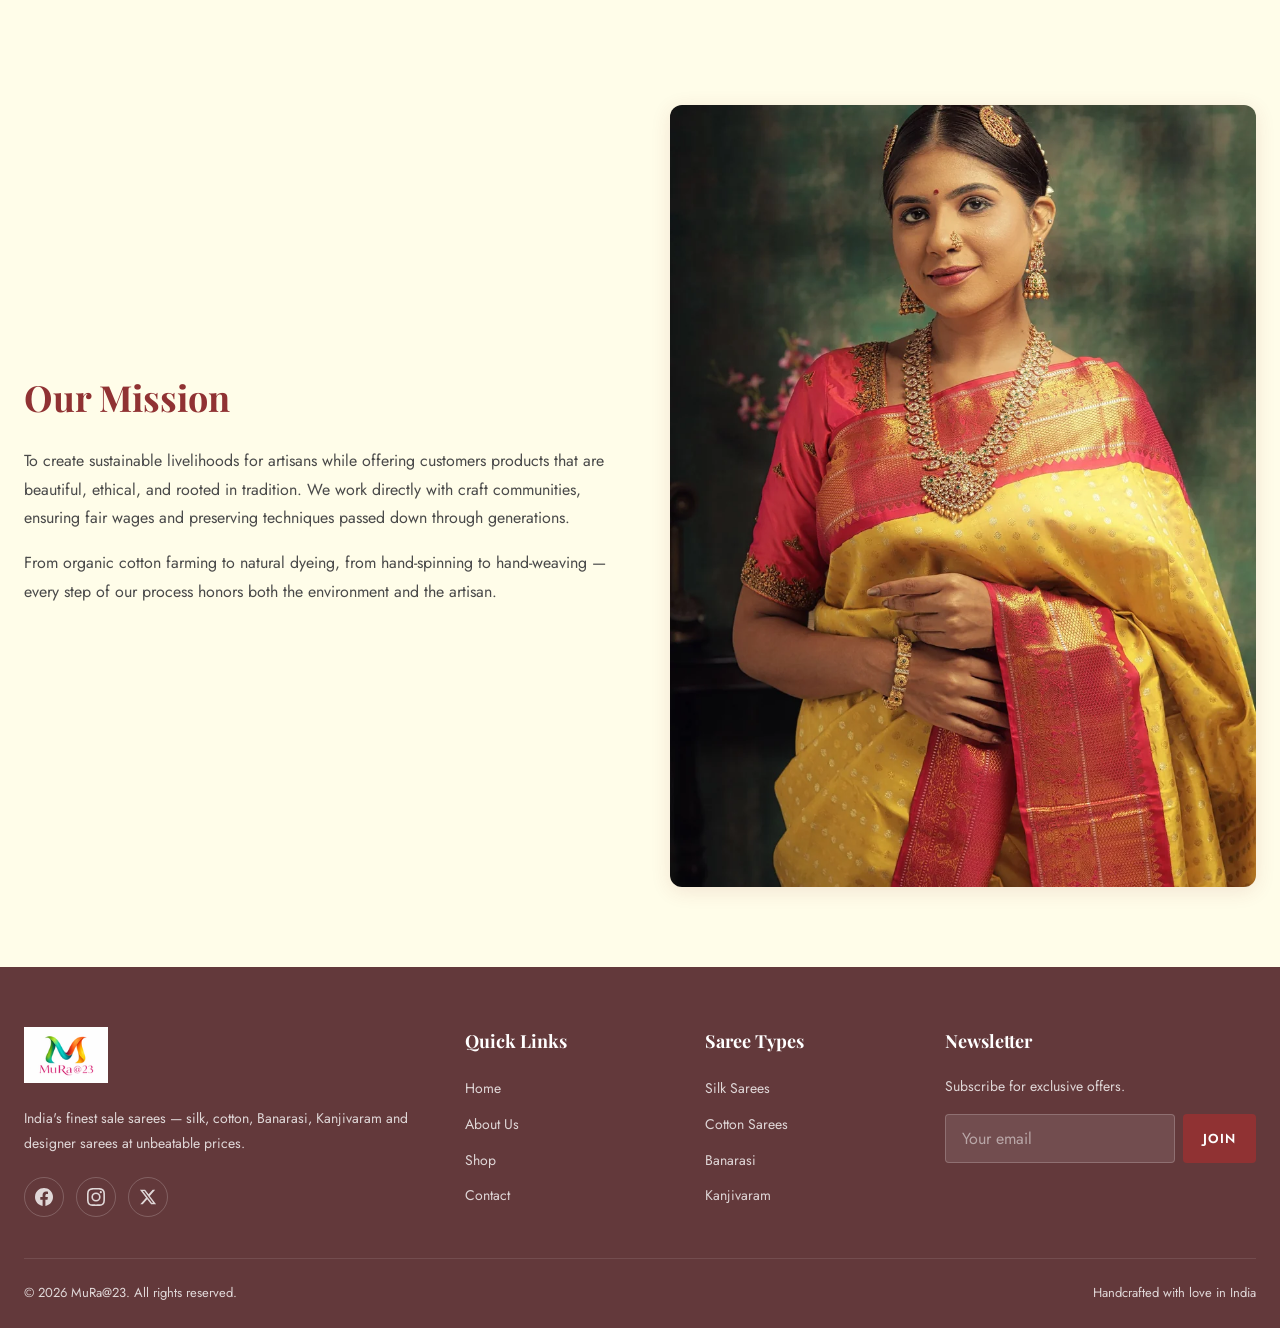
==== commit 49ef8f6f: "PNG logo in sticky nav left corner on scroll - Switch all logo references from webp to mura23-logo.p" ====
--- a/about.html
+++ b/about.html
@@ -4,7 +4,7 @@
   <meta charset="UTF-8">
   <meta name="viewport" content="width=device-width, initial-scale=1.0">
   <title>About Us — MuRa@23</title>
-  <link rel="icon" href="images/mura23-logo.webp" type="image/webp">
+  <link rel="icon" href="images/mura23-logo.png" type="image/webp">
   <link rel="preconnect" href="https://fonts.googleapis.com">
   <link rel="preconnect" href="https://fonts.gstatic.com" crossorigin>
   <link href="https://fonts.googleapis.com/css2?family=Jost:wght@300;400;500;600;700&family=Playfair+Display:wght@400;500;600;700&display=swap" rel="stylesheet">
@@ -89,7 +89,7 @@
       <div class="footer-grid">
         <div class="footer-brand">
           <a href="index.html" class="logo footer-logo" aria-label="MuRa@23">
-            <img src="images/mura23-logo.webp" alt="MuRa@23" width="100" height="60" loading="lazy" decoding="async">
+            <img src="images/mura23-logo.png" alt="MuRa@23" width="100" height="60" loading="lazy" decoding="async">
           </a>
           <p>India's finest sale sarees — silk, cotton, Banarasi, Kanjivaram and designer sarees at unbeatable prices.</p>
           <div class="social-links">
--- a/css/header.css
+++ b/css/header.css
@@ -8,7 +8,7 @@
   --suruchi-border: #ededed;
   --suruchi-white: #ffffff;
   --suruchi-cream: #FFFDE9;
-  --suruchi-nav-height: 52px;
+  --suruchi-nav-height: 64px;
 }
 
 /* ========== TOP BAR (scrolls away) ========== */
@@ -181,13 +181,35 @@
   margin: 0 auto;
   padding: 0 20px;
   display: flex;
-  justify-content: center;
+  align-items: center;
+  gap: 28px;
+}
+
+.suruchi-nav-logo {
+  display: flex;
+  align-items: center;
+  flex-shrink: 0;
+  line-height: 0;
+  transition: opacity 0.3s ease;
+}
+
+.suruchi-nav-logo:hover {
+  opacity: 0.9;
+}
+
+.suruchi-nav-logo img {
+  width: auto;
+  height: 48px;
+  max-width: 110px;
+  object-fit: contain;
 }
 
 .suruchi-nav ul {
   display: flex;
   list-style: none;
   gap: 0;
+  flex: 1;
+  justify-content: center;
 }
 
 .suruchi-nav a {
@@ -239,7 +261,18 @@
   .suruchi-nav { display: none; }
   .suruchi-nav.open { display: block; }
   .suruchi-mobile-toggle { display: block; }
-  .suruchi-nav ul { flex-direction: column; }
+  .suruchi-nav-inner {
+    flex-direction: column;
+    align-items: flex-start;
+    gap: 12px;
+    padding: 12px 20px;
+  }
+  .suruchi-nav-logo img { height: 40px; }
+  .suruchi-nav ul {
+    flex-direction: column;
+    width: 100%;
+    justify-content: flex-start;
+  }
   .suruchi-nav a { padding: 14px 20px; }
   .shop-sidebar { top: calc(80px + 24px) !important; }
 }
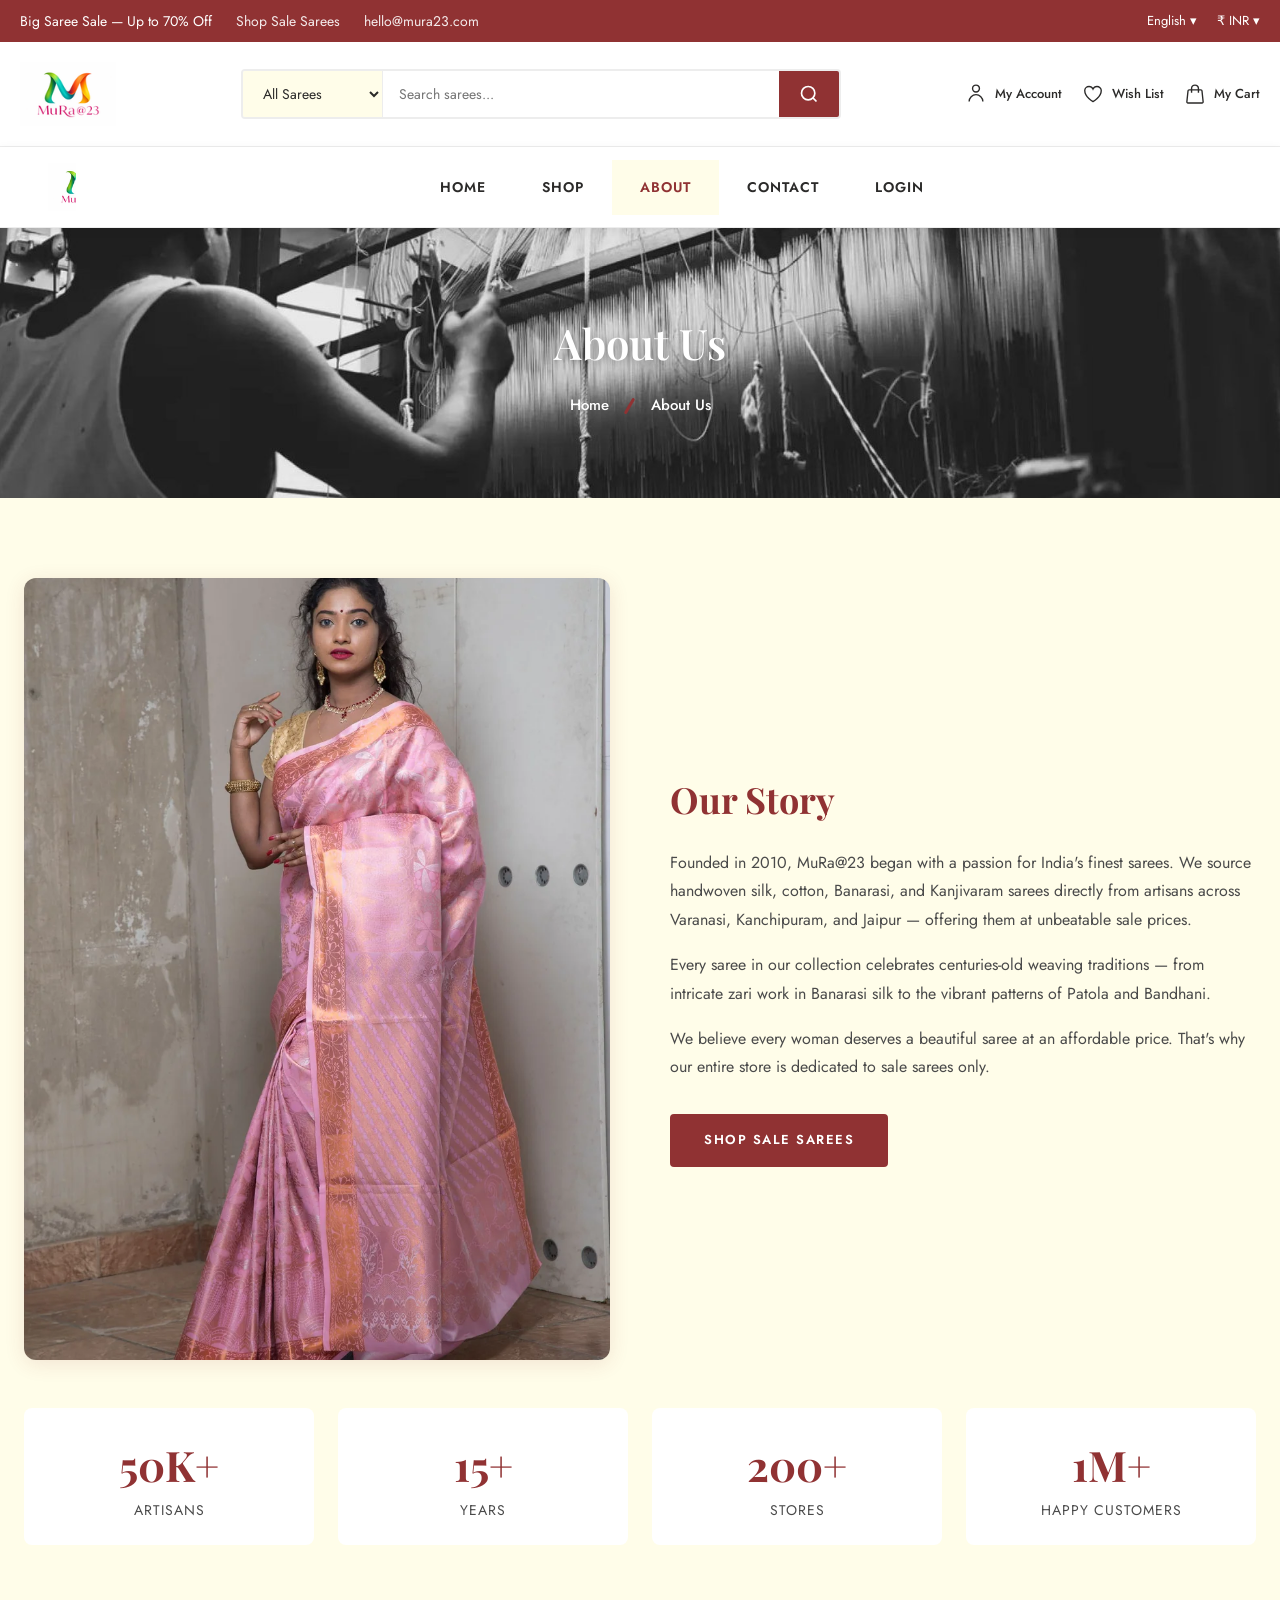
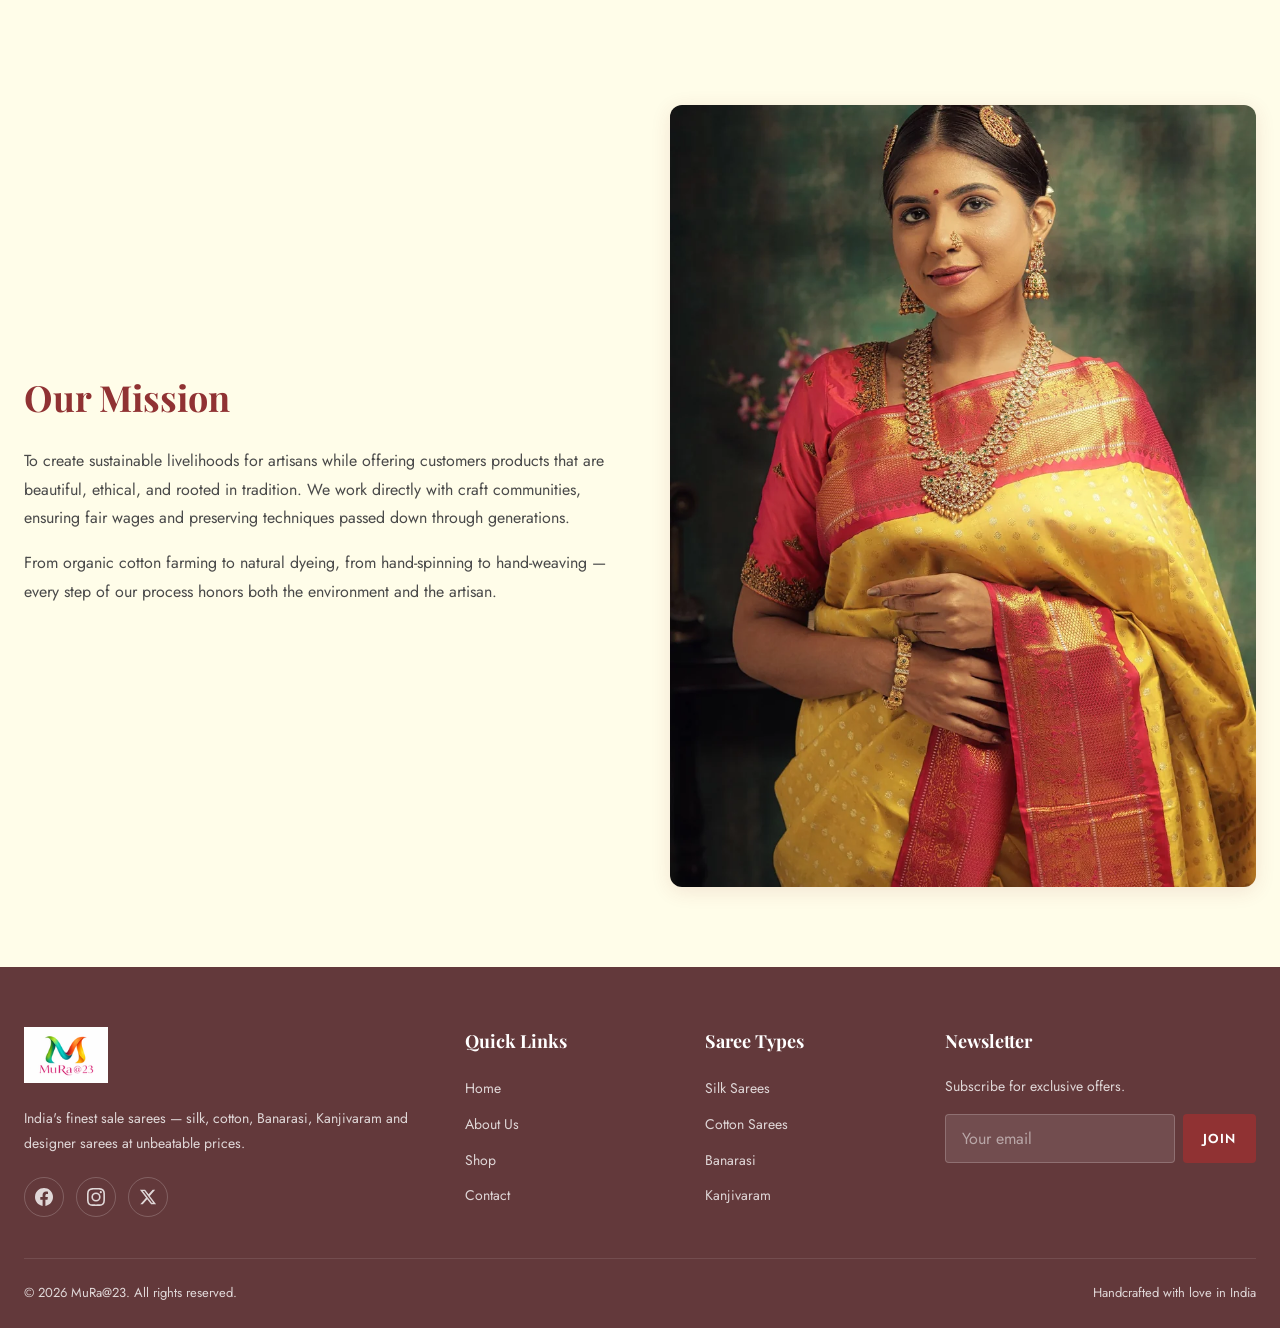
==== commit 2ed78578: "Fix favicon type to image/png Co-authored-by: Deepankarthikeyan <Deepankarthikeyan@users.noreply.git" ====
--- a/about.html
+++ b/about.html
@@ -4,7 +4,7 @@
   <meta charset="UTF-8">
   <meta name="viewport" content="width=device-width, initial-scale=1.0">
   <title>About Us — MuRa@23</title>
-  <link rel="icon" href="images/mura23-logo.png" type="image/webp">
+  <link rel="icon" href="images/mura23-logo.png" type="image/png">
   <link rel="preconnect" href="https://fonts.googleapis.com">
   <link rel="preconnect" href="https://fonts.gstatic.com" crossorigin>
   <link href="https://fonts.googleapis.com/css2?family=Jost:wght@300;400;500;600;700&family=Playfair+Display:wght@400;500;600;700&display=swap" rel="stylesheet">
--- a/css/header.css
+++ b/css/header.css
@@ -190,10 +190,26 @@
   align-items: center;
   flex-shrink: 0;
   line-height: 0;
-  transition: opacity 0.3s ease;
+  width: 0;
+  max-width: 0;
+  opacity: 0;
+  overflow: hidden;
+  pointer-events: none;
+  transition: opacity 0.3s ease, max-width 0.3s ease, width 0.3s ease;
+}
+
+.suruchi-nav.is-scrolled .suruchi-nav-logo {
+  width: auto;
+  max-width: 110px;
+  opacity: 1;
+  pointer-events: auto;
 }
 
 .suruchi-nav-logo:hover {
+  opacity: 0.9;
+}
+
+.suruchi-nav.is-scrolled .suruchi-nav-logo:hover {
   opacity: 0.9;
 }
 
@@ -261,6 +277,17 @@
   .suruchi-nav { display: none; }
   .suruchi-nav.open { display: block; }
   .suruchi-mobile-toggle { display: block; }
+  .suruchi-nav.is-scrolled .suruchi-nav-inner {
+    flex-direction: row;
+    align-items: center;
+    gap: 28px;
+    padding: 0 20px;
+  }
+
+  .suruchi-nav.is-scrolled .suruchi-nav-logo {
+    max-width: 100px;
+  }
+
   .suruchi-nav-inner {
     flex-direction: column;
     align-items: flex-start;
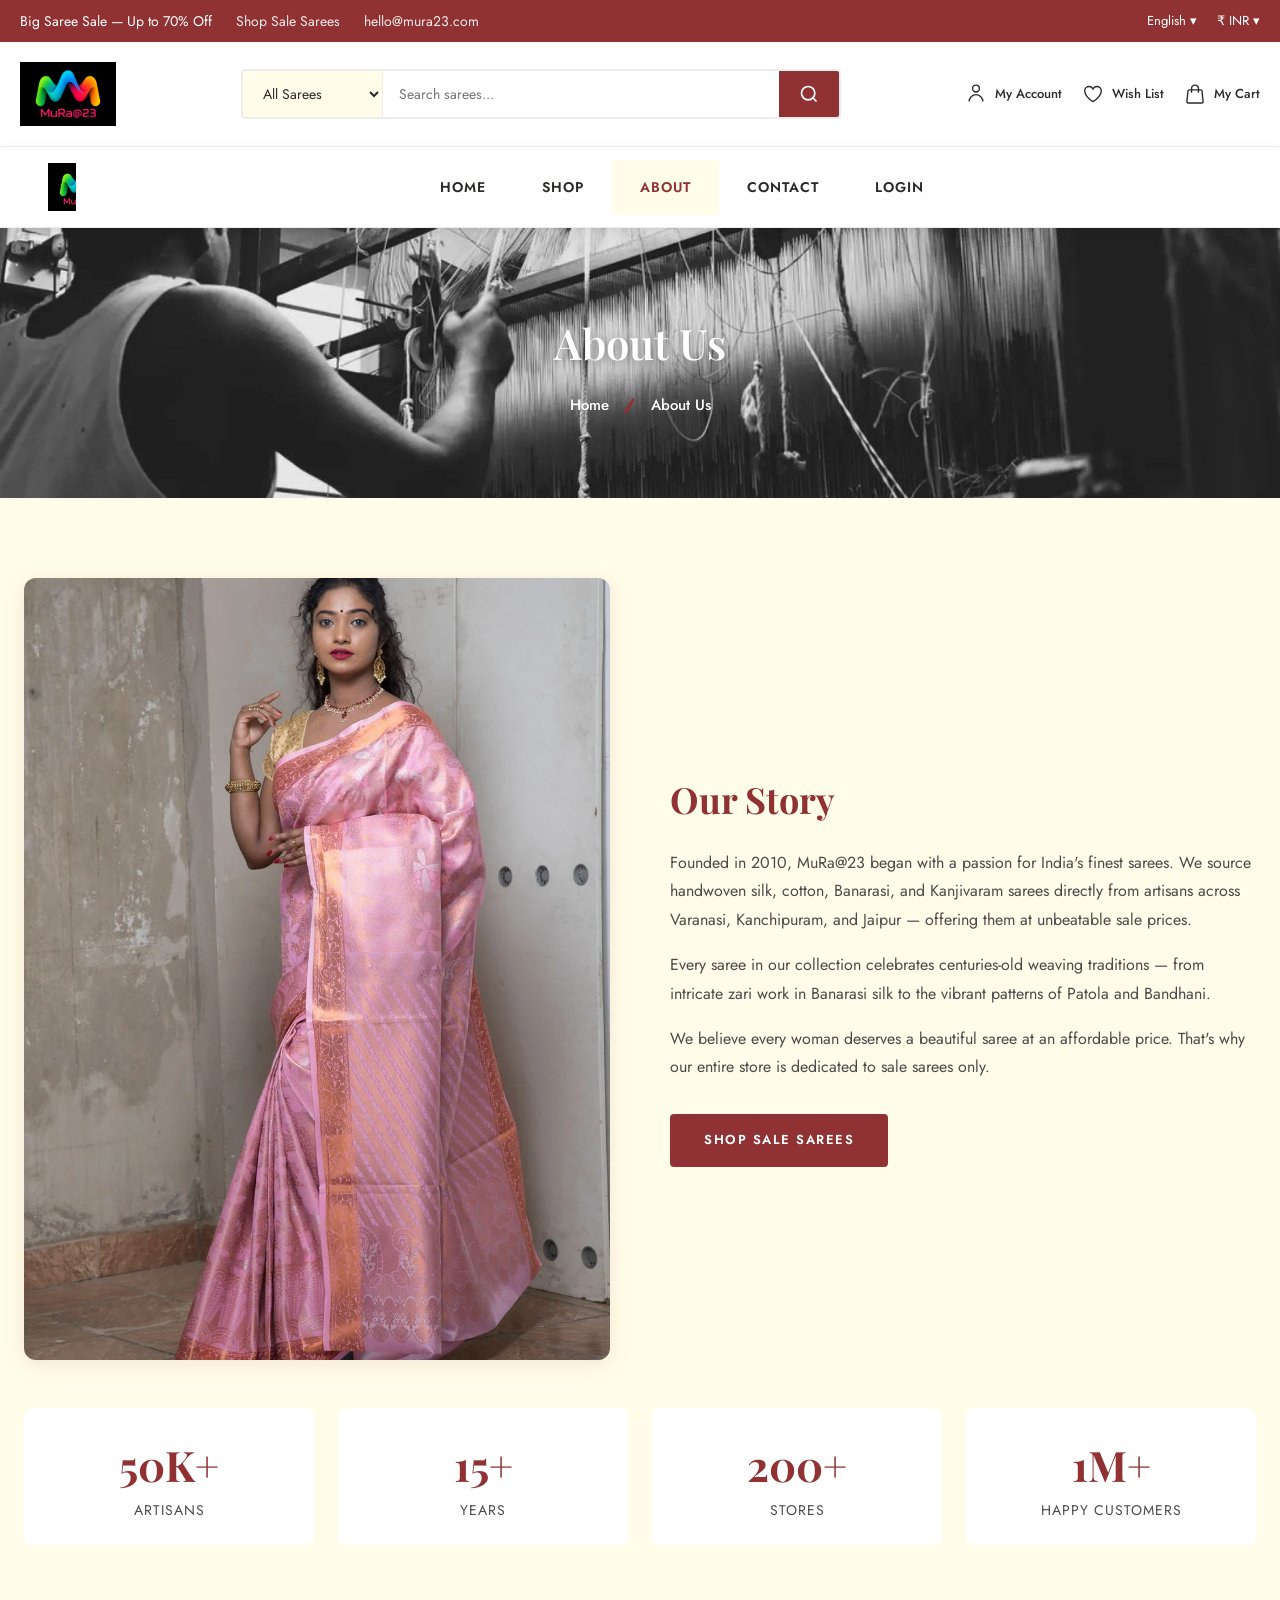
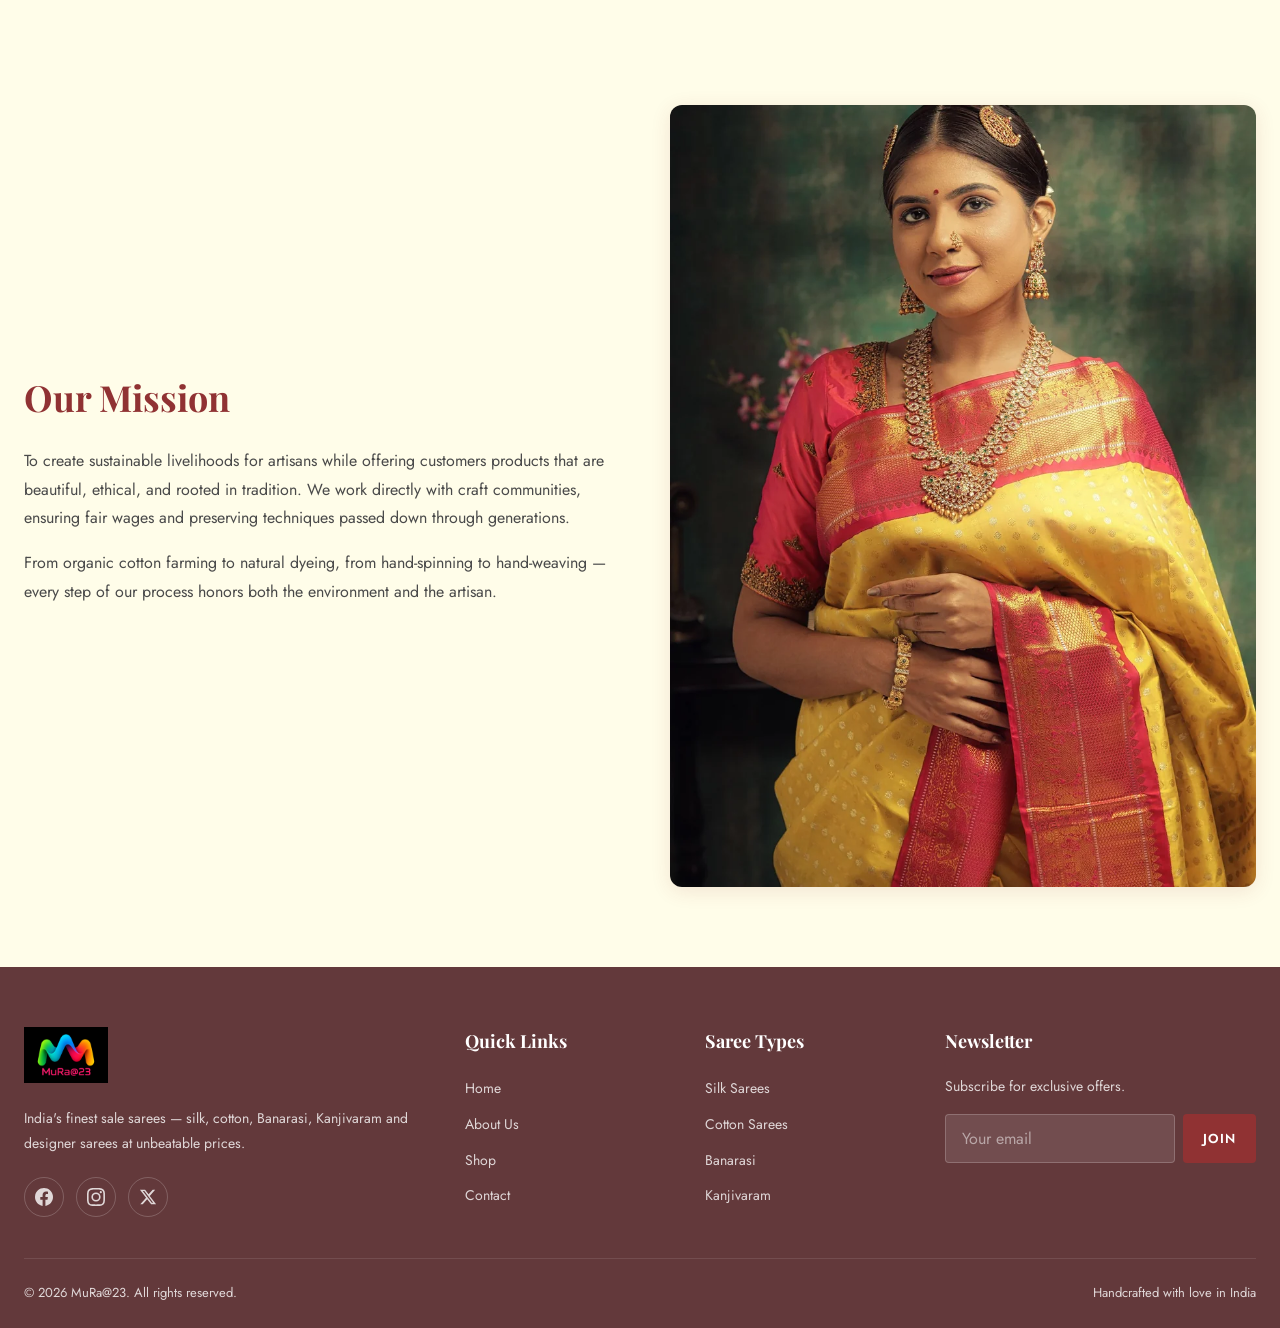
==== commit ea6d9d4a: "Update site logo to new MuRa@23 PNG branding Replace the previous white-background logo with the use" ====
--- a/about.html
+++ b/about.html
@@ -89,7 +89,7 @@
       <div class="footer-grid">
         <div class="footer-brand">
           <a href="index.html" class="logo footer-logo" aria-label="MuRa@23">
-            <img src="images/mura23-logo.png" alt="MuRa@23" width="100" height="60" loading="lazy" decoding="async">
+            <img src="images/mura23-logo.png" alt="MuRa@23" width="100" height="67" loading="lazy" decoding="async">
           </a>
           <p>India's finest sale sarees — silk, cotton, Banarasi, Kanjivaram and designer sarees at unbeatable prices.</p>
           <div class="social-links">
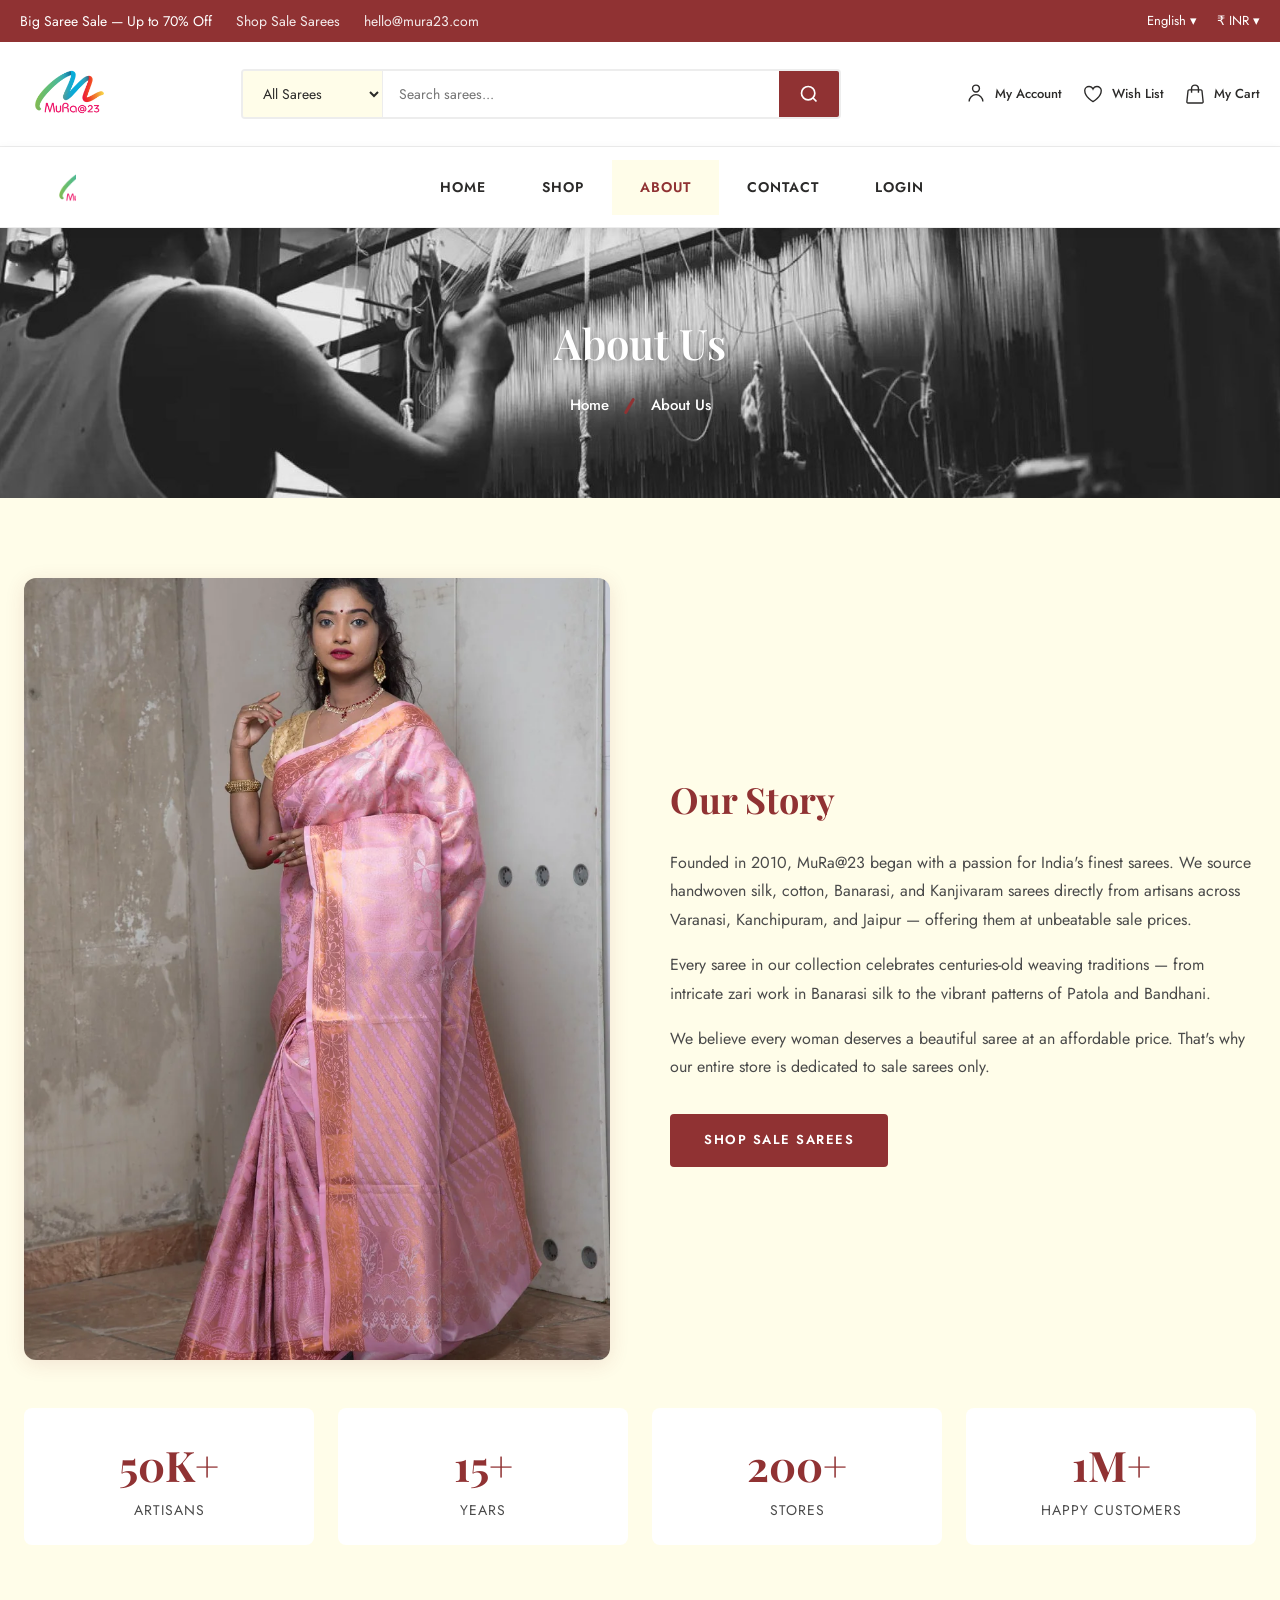
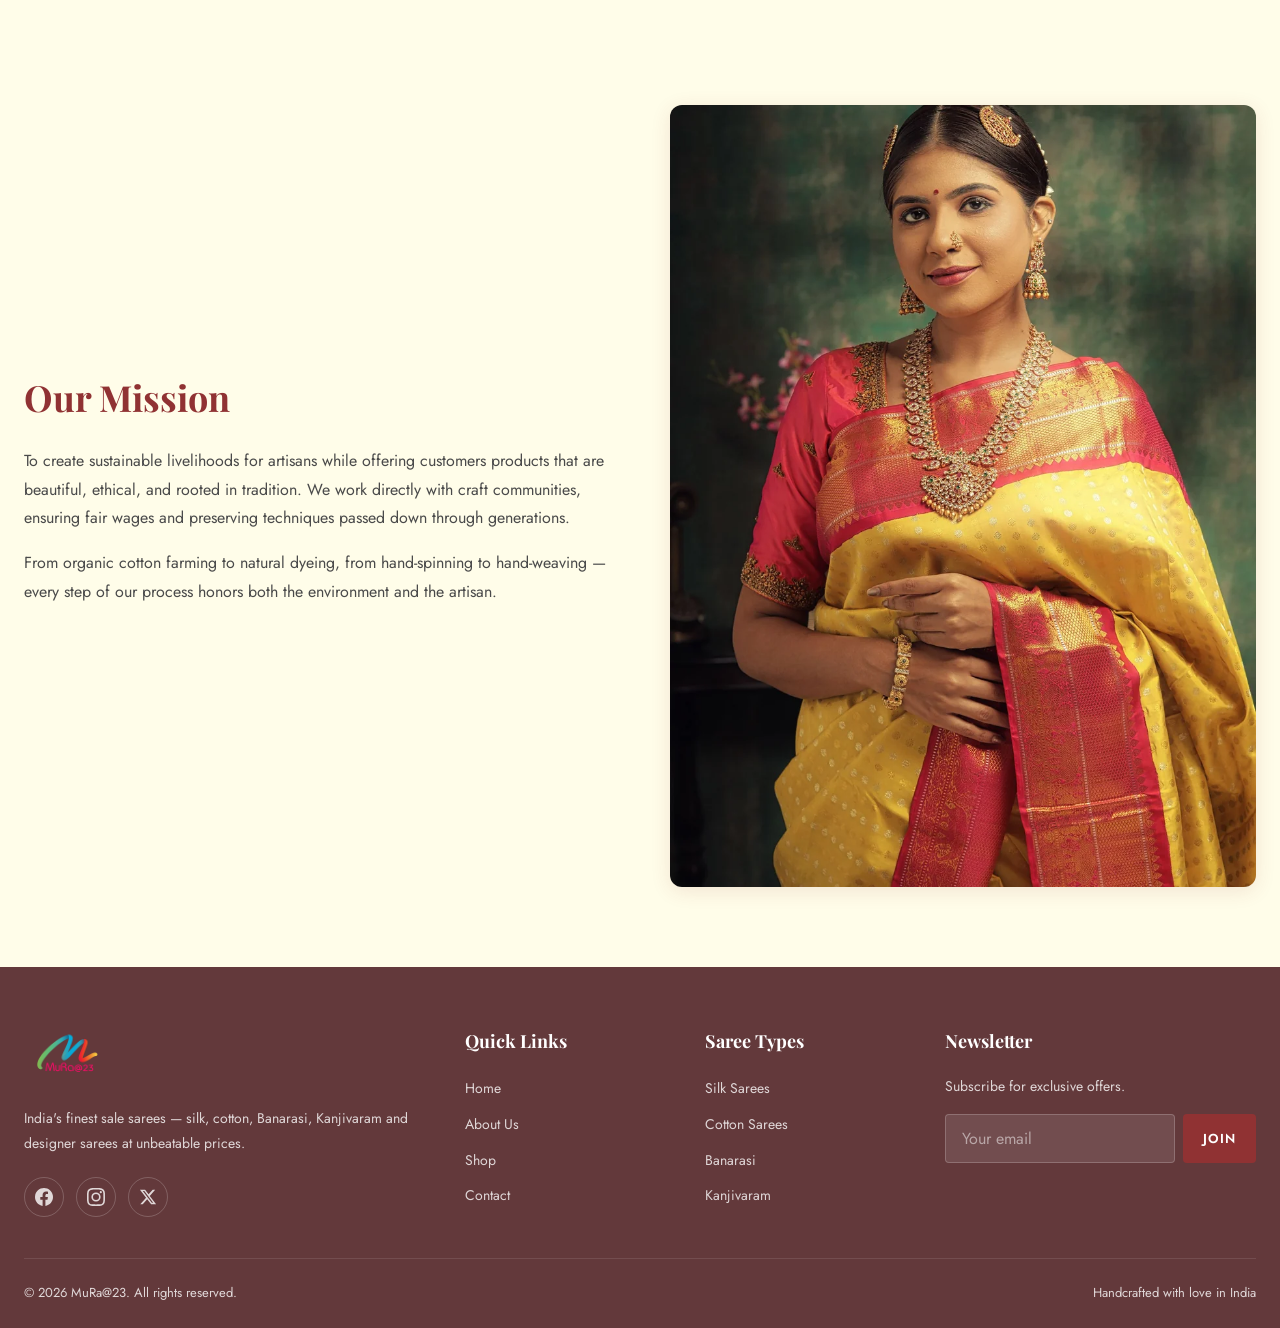
==== commit 95274bcb: "Use uploaded mura-newlogo.png across all logo placements Switch favicon, header, sticky nav, and foo" ====
--- a/about.html
+++ b/about.html
@@ -4,7 +4,7 @@
   <meta charset="UTF-8">
   <meta name="viewport" content="width=device-width, initial-scale=1.0">
   <title>About Us — MuRa@23</title>
-  <link rel="icon" href="images/mura23-logo.png" type="image/png">
+  <link rel="icon" href="images/mura-newlogo.png" type="image/png">
   <link rel="preconnect" href="https://fonts.googleapis.com">
   <link rel="preconnect" href="https://fonts.gstatic.com" crossorigin>
   <link href="https://fonts.googleapis.com/css2?family=Jost:wght@300;400;500;600;700&family=Playfair+Display:wght@400;500;600;700&display=swap" rel="stylesheet">
@@ -89,7 +89,7 @@
       <div class="footer-grid">
         <div class="footer-brand">
           <a href="index.html" class="logo footer-logo" aria-label="MuRa@23">
-            <img src="images/mura23-logo.png" alt="MuRa@23" width="100" height="67" loading="lazy" decoding="async">
+            <img src="images/mura-newlogo.png" alt="MuRa@23" width="100" height="67" loading="lazy" decoding="async">
           </a>
           <p>India's finest sale sarees — silk, cotton, Banarasi, Kanjivaram and designer sarees at unbeatable prices.</p>
           <div class="social-links">
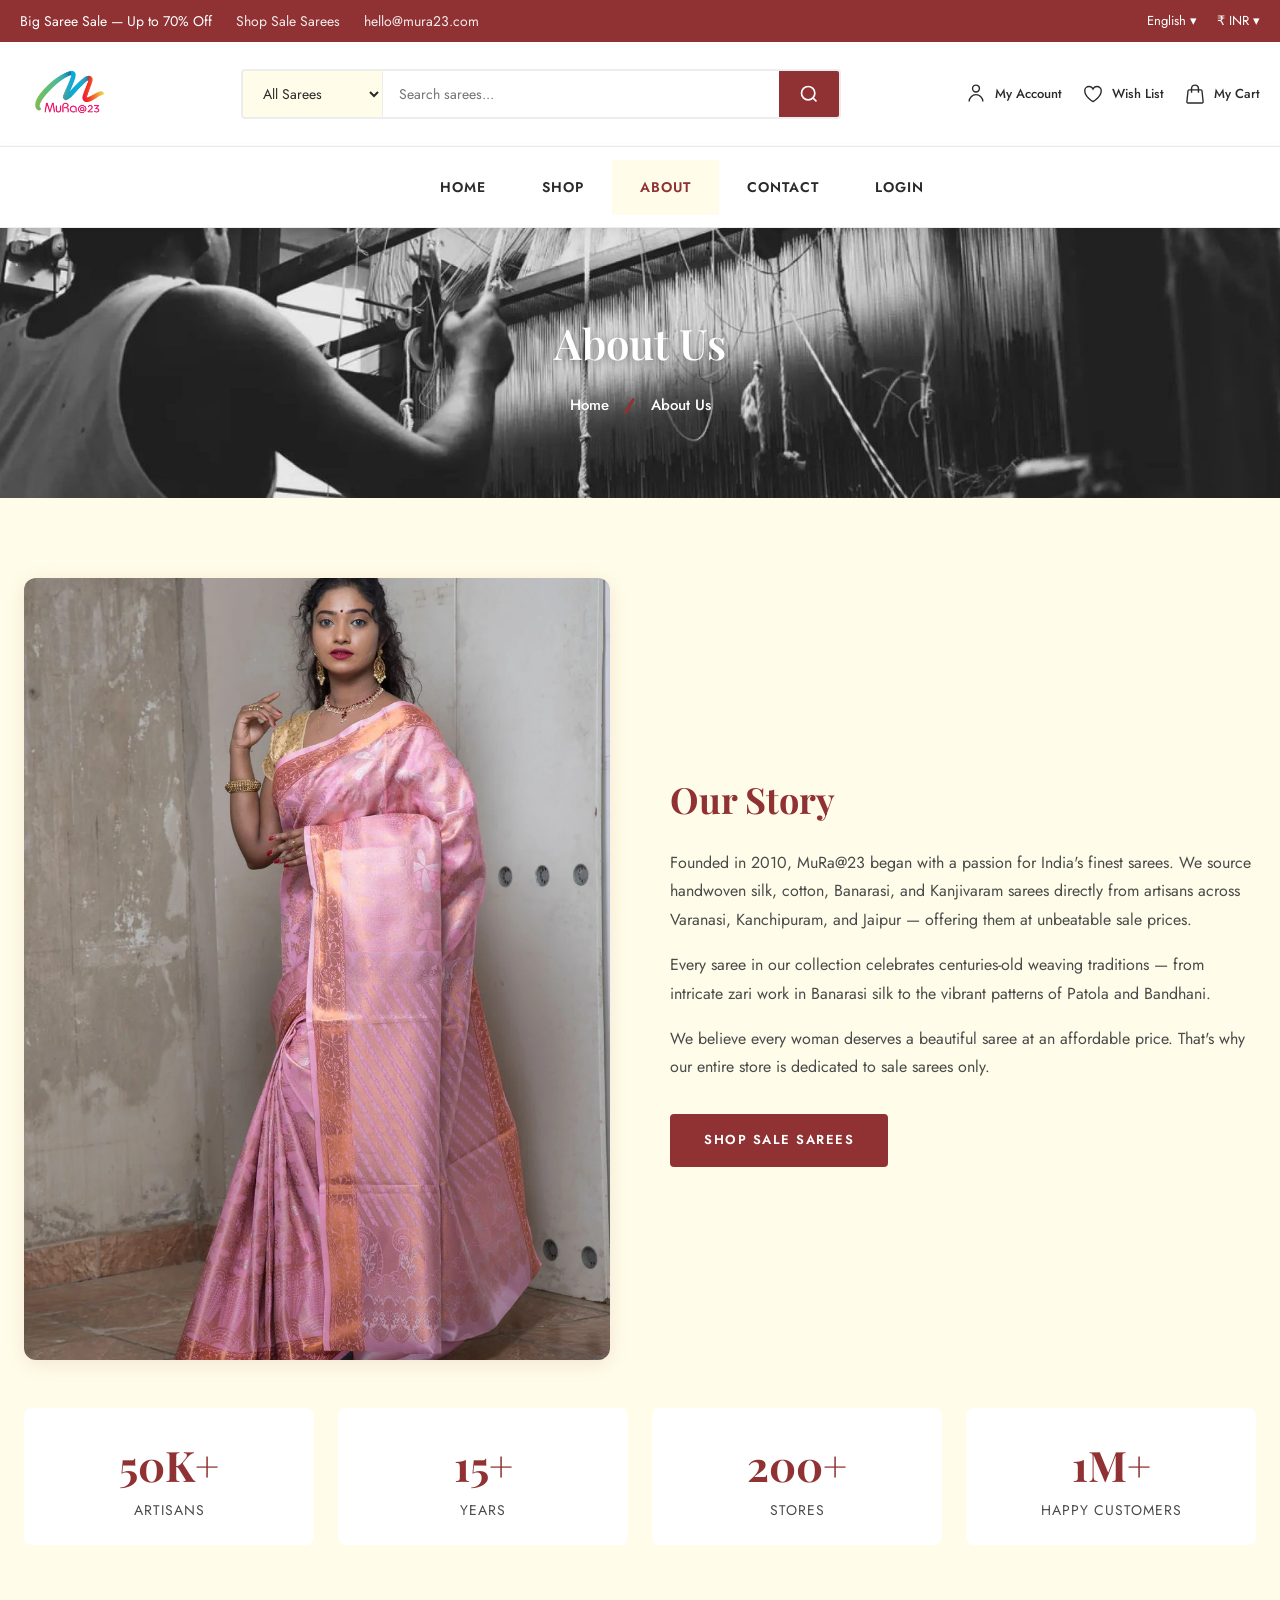
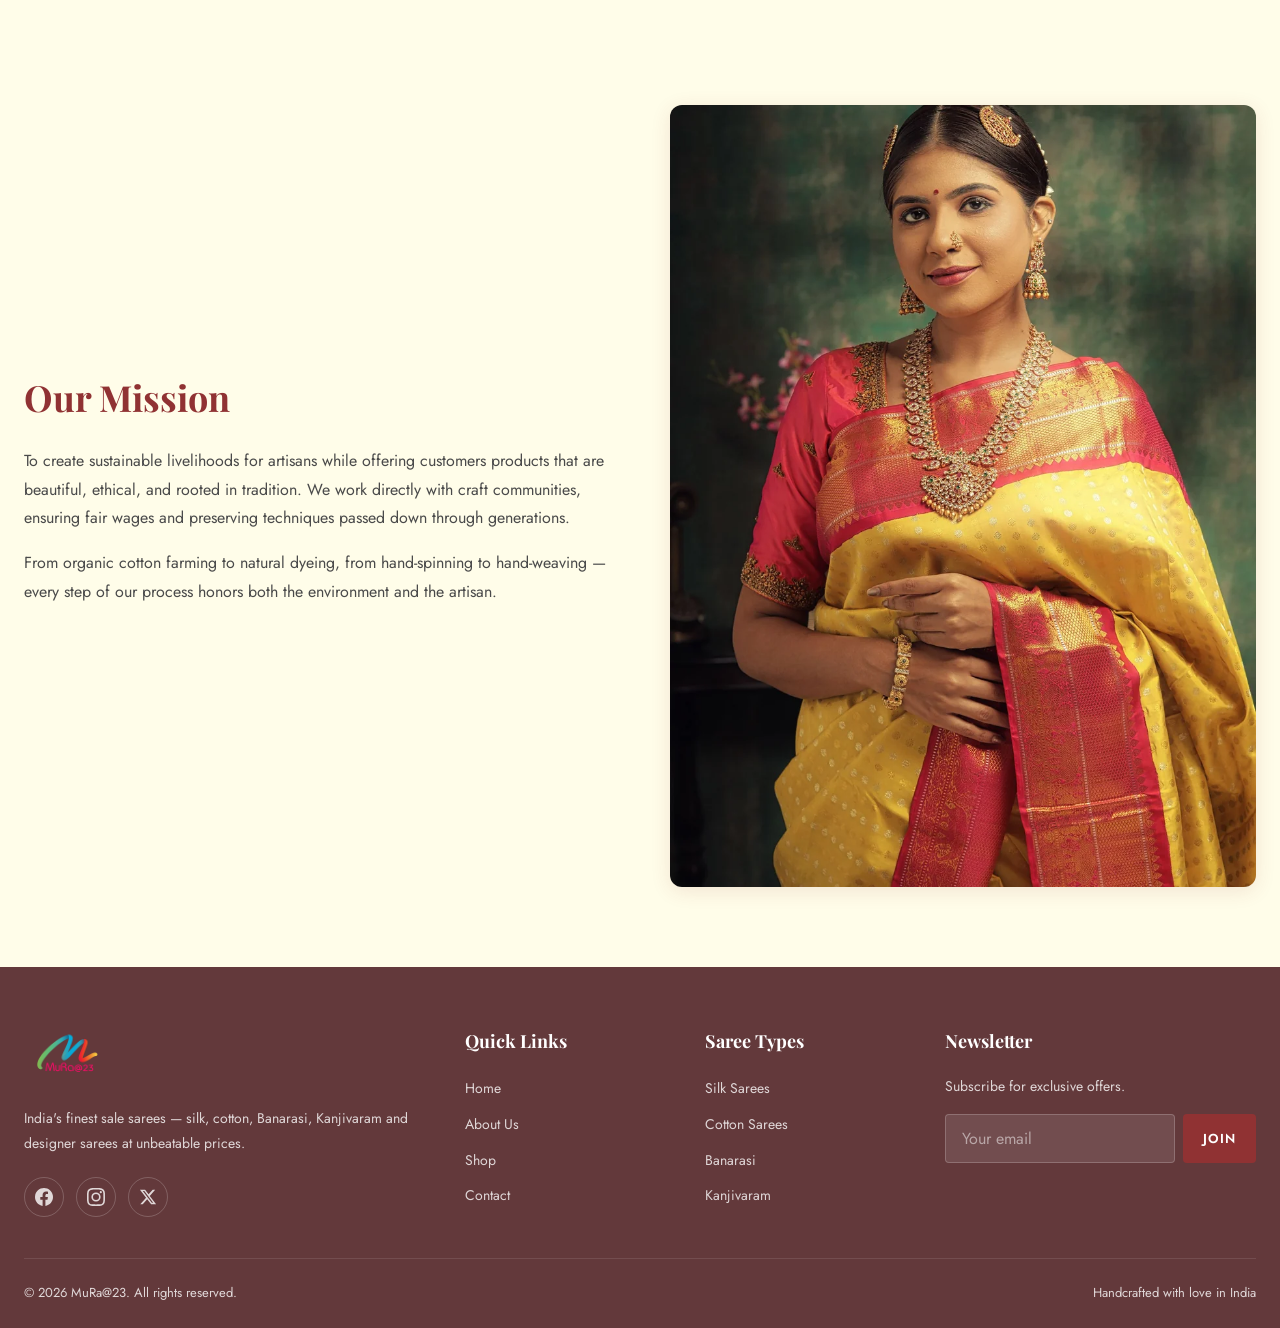
==== commit 294ee962: "Make site fully responsive across mobile, tablet, laptop, and desktop Add responsive.css with breakp" ====
--- a/about.html
+++ b/about.html
@@ -10,6 +10,7 @@
   <link href="https://fonts.googleapis.com/css2?family=Jost:wght@300;400;500;600;700&family=Playfair+Display:wght@400;500;600;700&display=swap" rel="stylesheet">
   <link rel="stylesheet" href="css/style.css">
   <link rel="stylesheet" href="css/header.css">
+  <link rel="stylesheet" href="css/responsive.css">
   <link rel="preload" as="image" href="images/banners/banner-about.jpg" fetchpriority="high">
   <style>:root { --font-body: 'Jost', sans-serif; --font-heading: 'Playfair Display', serif; }</style>
 </head>
--- a/css/header.css
+++ b/css/header.css
@@ -264,42 +264,23 @@
 @media (min-width: 769px) {
   .suruchi-nav {
     display: block !important;
+    position: sticky;
+    transform: none !important;
+    visibility: visible !important;
   }
+
+  .suruchi-nav-close,
+  .nav-overlay {
+    display: none !important;
+  }
 }
 
 @media (max-width: 992px) {
-  .suruchi-search { display: none; }
+  .suruchi-search:not(.suruchi-search--mobile) { display: none; }
 }
 
 @media (max-width: 768px) {
   .suruchi-topbar-right { display: none; }
   .suruchi-header-action span { display: none; }
-  .suruchi-nav { display: none; }
-  .suruchi-nav.open { display: block; }
   .suruchi-mobile-toggle { display: block; }
-  .suruchi-nav.is-scrolled .suruchi-nav-inner {
-    flex-direction: row;
-    align-items: center;
-    gap: 28px;
-    padding: 0 20px;
-  }
-
-  .suruchi-nav.is-scrolled .suruchi-nav-logo {
-    max-width: 100px;
-  }
-
-  .suruchi-nav-inner {
-    flex-direction: column;
-    align-items: flex-start;
-    gap: 12px;
-    padding: 12px 20px;
-  }
-  .suruchi-nav-logo img { height: 40px; }
-  .suruchi-nav ul {
-    flex-direction: column;
-    width: 100%;
-    justify-content: flex-start;
-  }
-  .suruchi-nav a { padding: 14px 20px; }
-  .shop-sidebar { top: calc(80px + 24px) !important; }
-}
+}
--- a/css/responsive.css
+++ b/css/responsive.css
@@ -0,0 +1,771 @@
+/* ============================================
+   MuRa@23 — Full responsive layout
+   Mobile · Tablet · Laptop · Desktop · Ultra-wide
+   ============================================ */
+
+html {
+  overflow-x: hidden;
+  -webkit-text-size-adjust: 100%;
+}
+
+body {
+  overflow-x: hidden;
+}
+
+img,
+video,
+iframe {
+  max-width: 100%;
+}
+
+/* ========== LARGE DESKTOP (1600px+) ========== */
+@media (min-width: 1600px) {
+  .container,
+  .suruchi-topbar-inner,
+  .suruchi-header-main,
+  .suruchi-nav-inner,
+  .hero-slide-content,
+  .banner-section,
+  .products-section-inner,
+  .deals-inner,
+  .bestseller-grid,
+  .promo-banners,
+  .blog-grid,
+  .suruchi-footer-grid,
+  .suruchi-footer-bottom {
+    max-width: 1600px;
+  }
+
+  .hero-slide {
+    min-height: 620px;
+  }
+}
+
+/* ========== LAPTOP (1200px – 1399px) ========== */
+@media (max-width: 1399px) {
+  .suruchi-products-grid {
+    grid-template-columns: repeat(4, 1fr);
+  }
+}
+
+/* ========== SMALL LAPTOP / TABLET LANDSCAPE (992px – 1199px) ========== */
+@media (max-width: 1199px) {
+  .suruchi-header-actions {
+    gap: 12px;
+  }
+
+  .suruchi-header-action {
+    font-size: 12px;
+  }
+
+  .suruchi-nav a {
+    padding: 14px 18px;
+    font-size: 13px;
+  }
+
+  .about-content h2 {
+    font-size: 30px;
+  }
+
+  .contact-form-card {
+    padding: 32px;
+  }
+}
+
+/* ========== TABLET (768px – 991px) ========== */
+@media (max-width: 991px) {
+  .container {
+    padding: 0 20px;
+  }
+
+  .suruchi-topbar-left span,
+  .suruchi-topbar-left a[href^="mailto"] {
+    display: none;
+  }
+
+  .suruchi-header-main {
+    flex-wrap: wrap;
+    padding: 16px 20px;
+    gap: 12px;
+  }
+
+  .suruchi-logo {
+    order: 1;
+  }
+
+  .suruchi-mobile-toggle {
+    order: 0;
+  }
+
+  .suruchi-header-actions {
+    order: 2;
+    margin-left: auto;
+  }
+
+  .suruchi-search--mobile {
+    order: 3;
+    display: flex !important;
+    width: 100%;
+    max-width: none;
+    margin-top: 4px;
+  }
+
+  .suruchi-search--mobile select {
+    min-width: 110px;
+    padding: 10px 12px;
+    font-size: 13px;
+  }
+
+  .suruchi-search--mobile input {
+    padding: 10px 12px;
+    font-size: 13px;
+  }
+
+  .shop-layout {
+    padding: 32px 0;
+    gap: 24px;
+    grid-template-columns: 1fr;
+  }
+
+  .shop-filter-toggle {
+    display: flex;
+  }
+
+  .shop-sidebar {
+    display: none;
+    position: fixed;
+    inset: 0;
+    z-index: 1100;
+    margin: 0;
+    border-radius: 0;
+    max-width: 320px;
+    height: 100vh;
+    overflow-y: auto;
+    top: 0 !important;
+    box-shadow: 4px 0 24px rgba(0, 0, 0, 0.15);
+    animation: slideInSidebar 0.3s ease;
+  }
+
+  .shop-sidebar.open {
+    display: block;
+  }
+
+  .shop-sidebar-overlay {
+    display: none;
+    position: fixed;
+    inset: 0;
+    background: rgba(0, 0, 0, 0.45);
+    z-index: 1099;
+  }
+
+  .shop-sidebar-overlay.open {
+    display: block;
+  }
+
+  .shop-sidebar-close {
+    display: flex;
+  }
+
+  .about-grid {
+    gap: 40px;
+  }
+
+  .auth-card {
+    padding: 40px 32px;
+  }
+
+  .map-container {
+    height: 320px;
+  }
+}
+
+/* ========== MOBILE (max 767px) ========== */
+@media (max-width: 767px) {
+  body {
+    font-size: 15px;
+  }
+
+  .container {
+    padding: 0 16px;
+  }
+
+  /* Header */
+  .suruchi-topbar {
+    padding: 8px 0;
+    font-size: 12px;
+  }
+
+  .suruchi-topbar-inner {
+    padding: 0 16px;
+  }
+
+  .suruchi-topbar-left {
+    gap: 12px;
+  }
+
+  .suruchi-topbar-left a[href="shop.html"] {
+    font-size: 12px;
+  }
+
+  .suruchi-header-main {
+    padding: 12px 16px;
+    gap: 10px;
+  }
+
+  .suruchi-logo img {
+    height: 48px;
+    max-width: 110px;
+  }
+
+  .suruchi-header-actions {
+    gap: 8px;
+  }
+
+  .suruchi-header-action svg {
+    width: 20px;
+    height: 20px;
+  }
+
+  .suruchi-nav {
+    position: fixed;
+    top: 0;
+    left: 0;
+    right: 0;
+    bottom: 0;
+    z-index: 1200;
+    background: var(--suruchi-white);
+    overflow-y: auto;
+    padding-top: 12px;
+    transform: translateX(-100%);
+    transition: transform 0.3s ease;
+    display: block !important;
+    visibility: hidden;
+  }
+
+  .suruchi-nav.open {
+    transform: translateX(0);
+    visibility: visible;
+  }
+
+  .suruchi-nav-inner {
+    flex-direction: column;
+    align-items: stretch;
+    gap: 0;
+    padding: 16px;
+    min-height: 100%;
+  }
+
+  .suruchi-nav-logo {
+    width: auto !important;
+    max-width: none !important;
+    opacity: 1 !important;
+    pointer-events: auto !important;
+    padding-bottom: 16px;
+    border-bottom: 1px solid var(--suruchi-border);
+    margin-bottom: 8px;
+  }
+
+  .suruchi-nav-logo img {
+    height: 44px;
+  }
+
+  .suruchi-nav ul {
+    flex-direction: column;
+    width: 100%;
+    justify-content: flex-start;
+  }
+
+  .suruchi-nav a {
+    padding: 16px 12px;
+    font-size: 15px;
+    border-bottom: 1px solid var(--suruchi-border);
+  }
+
+  .suruchi-nav-close {
+    display: flex;
+    align-self: flex-end;
+    margin-bottom: 8px;
+  }
+
+  .nav-overlay {
+    display: none;
+    position: fixed;
+    inset: 0;
+    background: rgba(0, 0, 0, 0.45);
+    z-index: 1199;
+  }
+
+  .nav-overlay.open {
+    display: block;
+  }
+
+  body.menu-open {
+    overflow: hidden;
+  }
+
+  /* Hero */
+  .hero-slide {
+    min-height: 360px;
+  }
+
+  .hero-slide-content {
+    padding: 40px 20px;
+  }
+
+  .hero-slide h2 {
+    font-size: clamp(28px, 8vw, 40px);
+  }
+
+  .hero-slide p {
+    font-size: 14px;
+    margin-bottom: 24px;
+  }
+
+  .hero-slider .swiper-button-prev,
+  .hero-slider .swiper-button-next {
+    width: 36px;
+    height: 36px;
+  }
+
+  .hero-slider .swiper-button-prev::after,
+  .hero-slider .swiper-button-next::after {
+    font-size: 14px;
+  }
+
+  /* Banners */
+  .banner-section {
+    padding: 32px 16px;
+  }
+
+  .banner-card-content {
+    padding: 20px;
+  }
+
+  .banner-card h3 {
+    font-size: 20px;
+  }
+
+  /* Products */
+  .products-section {
+    padding: 40px 16px 48px;
+  }
+
+  .section-heading h2 {
+    font-size: 26px;
+  }
+
+  .product-tabs {
+    overflow-x: auto;
+    -webkit-overflow-scrolling: touch;
+    justify-content: flex-start;
+    scrollbar-width: none;
+    margin-bottom: 28px;
+  }
+
+  .product-tabs::-webkit-scrollbar {
+    display: none;
+  }
+
+  .product-tab {
+    padding: 10px 20px;
+    font-size: 12px;
+    white-space: nowrap;
+    flex-shrink: 0;
+  }
+
+  .suruchi-product-actions {
+    opacity: 1;
+    transform: none;
+  }
+
+  /* Deals */
+  .deals-section {
+    padding: 40px 16px;
+  }
+
+  .deals-content h2 {
+    font-size: 28px;
+  }
+
+  .countdown {
+    gap: 10px;
+    justify-content: center;
+  }
+
+  .countdown-item {
+    padding: 12px 14px;
+    min-width: 60px;
+  }
+
+  .countdown-item .num {
+    font-size: 22px;
+  }
+
+  .deals-product-info {
+    padding: 24px 20px;
+  }
+
+  /* Promo / CTA / Blog */
+  .promo-banners {
+    padding: 0 16px 40px;
+  }
+
+  .promo-banner {
+    padding: 28px 24px;
+    min-height: 180px;
+  }
+
+  .promo-banner h3 {
+    font-size: 22px;
+  }
+
+  .cta-section {
+    padding: 48px 16px;
+  }
+
+  .cta-content h2 {
+    font-size: 28px;
+  }
+
+  .blog-section,
+  .bestseller-section,
+  .testimonial-section {
+    padding: 40px 16px;
+  }
+
+  .testimonial-text {
+    font-size: 16px;
+  }
+
+  /* Newsletter */
+  .newsletter-section {
+    padding: 40px 16px;
+  }
+
+  .newsletter-inner h2 {
+    font-size: 26px;
+  }
+
+  .newsletter-form-large {
+    flex-direction: column;
+    gap: 10px;
+    max-width: 100%;
+  }
+
+  .newsletter-form-large input {
+    border-radius: 4px;
+    width: 100%;
+  }
+
+  .newsletter-form-large button {
+    border-radius: 4px;
+    width: 100%;
+    padding: 14px;
+  }
+
+  /* Footer */
+  .suruchi-footer {
+    padding: 40px 16px 24px;
+  }
+
+  .footer,
+  .suruchi-footer-grid {
+    gap: 28px;
+  }
+
+  .newsletter-form {
+    flex-direction: column;
+  }
+
+  .newsletter-form button {
+    width: 100%;
+  }
+
+  /* Shop */
+  .shop-layout {
+    padding: 24px 0;
+  }
+
+  .shop-toolbar {
+    flex-direction: column;
+    align-items: stretch;
+    gap: 12px;
+  }
+
+  .shop-sort select {
+    width: 100%;
+  }
+
+  .shop-products {
+    gap: 16px;
+  }
+
+  .pagination {
+    flex-wrap: wrap;
+    margin-top: 32px;
+  }
+
+  /* About / Contact / Login */
+  .section {
+    padding: 40px 0;
+  }
+
+  .about-content h2 {
+    font-size: 26px;
+  }
+
+  .stats-grid {
+    gap: 12px;
+    margin-top: 32px;
+  }
+
+  .stat-number {
+    font-size: 32px;
+  }
+
+  .stat-item {
+    padding: 16px 12px;
+  }
+
+  .contact-form-card {
+    padding: 24px 20px;
+  }
+
+  .contact-form-card h2 {
+    font-size: 24px;
+  }
+
+  .contact-info-card {
+    padding: 24px 20px;
+  }
+
+  .auth-section {
+    padding: 40px 16px;
+    min-height: auto;
+  }
+
+  .auth-card {
+    padding: 32px 24px;
+    max-width: 100%;
+  }
+
+  .auth-title {
+    font-size: 26px;
+  }
+
+  .social-login {
+    flex-direction: column;
+  }
+
+  .breadcrumb__content {
+    padding: 24px 0;
+  }
+
+  .breadcrumb__content--menu__items {
+    font-size: 13px;
+    margin-right: 14px;
+    padding-right: 16px;
+  }
+
+  .map-container {
+    height: 260px;
+    margin-top: 32px;
+  }
+
+  /* Notifications */
+  .notification {
+    left: 16px !important;
+    right: 16px !important;
+    bottom: 16px !important;
+    max-width: none !important;
+  }
+}
+
+/* ========== SMALL MOBILE (max 480px) ========== */
+@media (max-width: 480px) {
+  .suruchi-topbar-left span {
+    display: none;
+  }
+
+  .suruchi-logo img {
+    height: 42px;
+    max-width: 96px;
+  }
+
+  .hero-slide {
+    min-height: 300px;
+  }
+
+  .hero-slide-content {
+    padding: 32px 16px;
+  }
+
+  .banner-card.tall {
+    min-height: 220px;
+  }
+
+  .banner-card {
+    min-height: 160px;
+  }
+
+  .deals-content h2,
+  .cta-content h2 {
+    font-size: 24px;
+  }
+
+  .countdown-item {
+    padding: 10px 10px;
+    min-width: 54px;
+  }
+
+  .countdown-item .num {
+    font-size: 20px;
+  }
+
+  .countdown-item .label {
+    font-size: 10px;
+  }
+
+  .shop-filter-toggle {
+    font-size: 13px;
+    padding: 10px 16px;
+  }
+
+  .product-card .product-actions,
+  .suruchi-action-btn {
+    font-size: 11px;
+    padding: 8px;
+  }
+
+  .footer-bottom,
+  .suruchi-footer-bottom {
+    font-size: 12px;
+    padding-top: 16px;
+  }
+}
+
+/* ========== EXTRA SMALL (max 360px) ========== */
+@media (max-width: 360px) {
+  .suruchi-header-actions {
+    gap: 4px;
+  }
+
+  .countdown {
+    gap: 6px;
+  }
+
+  .countdown-item {
+    min-width: 48px;
+    padding: 8px 6px;
+  }
+
+  .stats-grid {
+    grid-template-columns: 1fr;
+  }
+}
+
+/* ========== TOUCH DEVICES ========== */
+@media (hover: none), (pointer: coarse) {
+  .suruchi-product-actions {
+    opacity: 1;
+    transform: none;
+  }
+
+  .suruchi-header-action,
+  .suruchi-nav a,
+  .suruchi-mobile-toggle,
+  .shop-filter-toggle,
+  .btn {
+    min-height: 44px;
+  }
+
+  .suruchi-header-action {
+    min-width: 44px;
+    justify-content: center;
+  }
+}
+
+/* ========== SHOP FILTER TOGGLE (hidden on desktop) ========== */
+.shop-filter-toggle {
+  display: none;
+  align-items: center;
+  justify-content: center;
+  gap: 8px;
+  width: 100%;
+  padding: 12px 20px;
+  margin-bottom: 0;
+  background: var(--color-primary);
+  color: var(--color-white);
+  border: none;
+  border-radius: var(--radius-sm);
+  font-size: 14px;
+  font-weight: 600;
+  cursor: pointer;
+  grid-column: 1 / -1;
+}
+
+@media (min-width: 992px) {
+  .shop-layout {
+    grid-template-columns: 280px 1fr;
+  }
+
+  .shop-filter-toggle {
+    display: none !important;
+  }
+
+  .shop-sidebar {
+    display: block !important;
+    position: sticky !important;
+    inset: auto !important;
+    max-width: none !important;
+    height: auto !important;
+    border-radius: var(--radius-md) !important;
+    box-shadow: var(--shadow-sm) !important;
+    animation: none !important;
+  }
+
+  .shop-sidebar-overlay {
+    display: none !important;
+  }
+}
+
+.shop-filter-toggle svg {
+  flex-shrink: 0;
+}
+
+.shop-sidebar-close {
+  display: none;
+  align-items: center;
+  justify-content: center;
+  width: 36px;
+  height: 36px;
+  margin-left: auto;
+  margin-bottom: 12px;
+  background: var(--color-cream);
+  border: none;
+  border-radius: 50%;
+  cursor: pointer;
+  color: var(--color-text);
+}
+
+.suruchi-nav-close {
+  display: none;
+  align-items: center;
+  justify-content: center;
+  width: 40px;
+  height: 40px;
+  background: var(--suruchi-cream);
+  border: none;
+  border-radius: 50%;
+  cursor: pointer;
+  color: var(--suruchi-dark);
+}
+
+.suruchi-search--mobile {
+  display: none;
+}
+
+@keyframes slideInSidebar {
+  from { transform: translateX(-100%); }
+  to { transform: translateX(0); }
+}
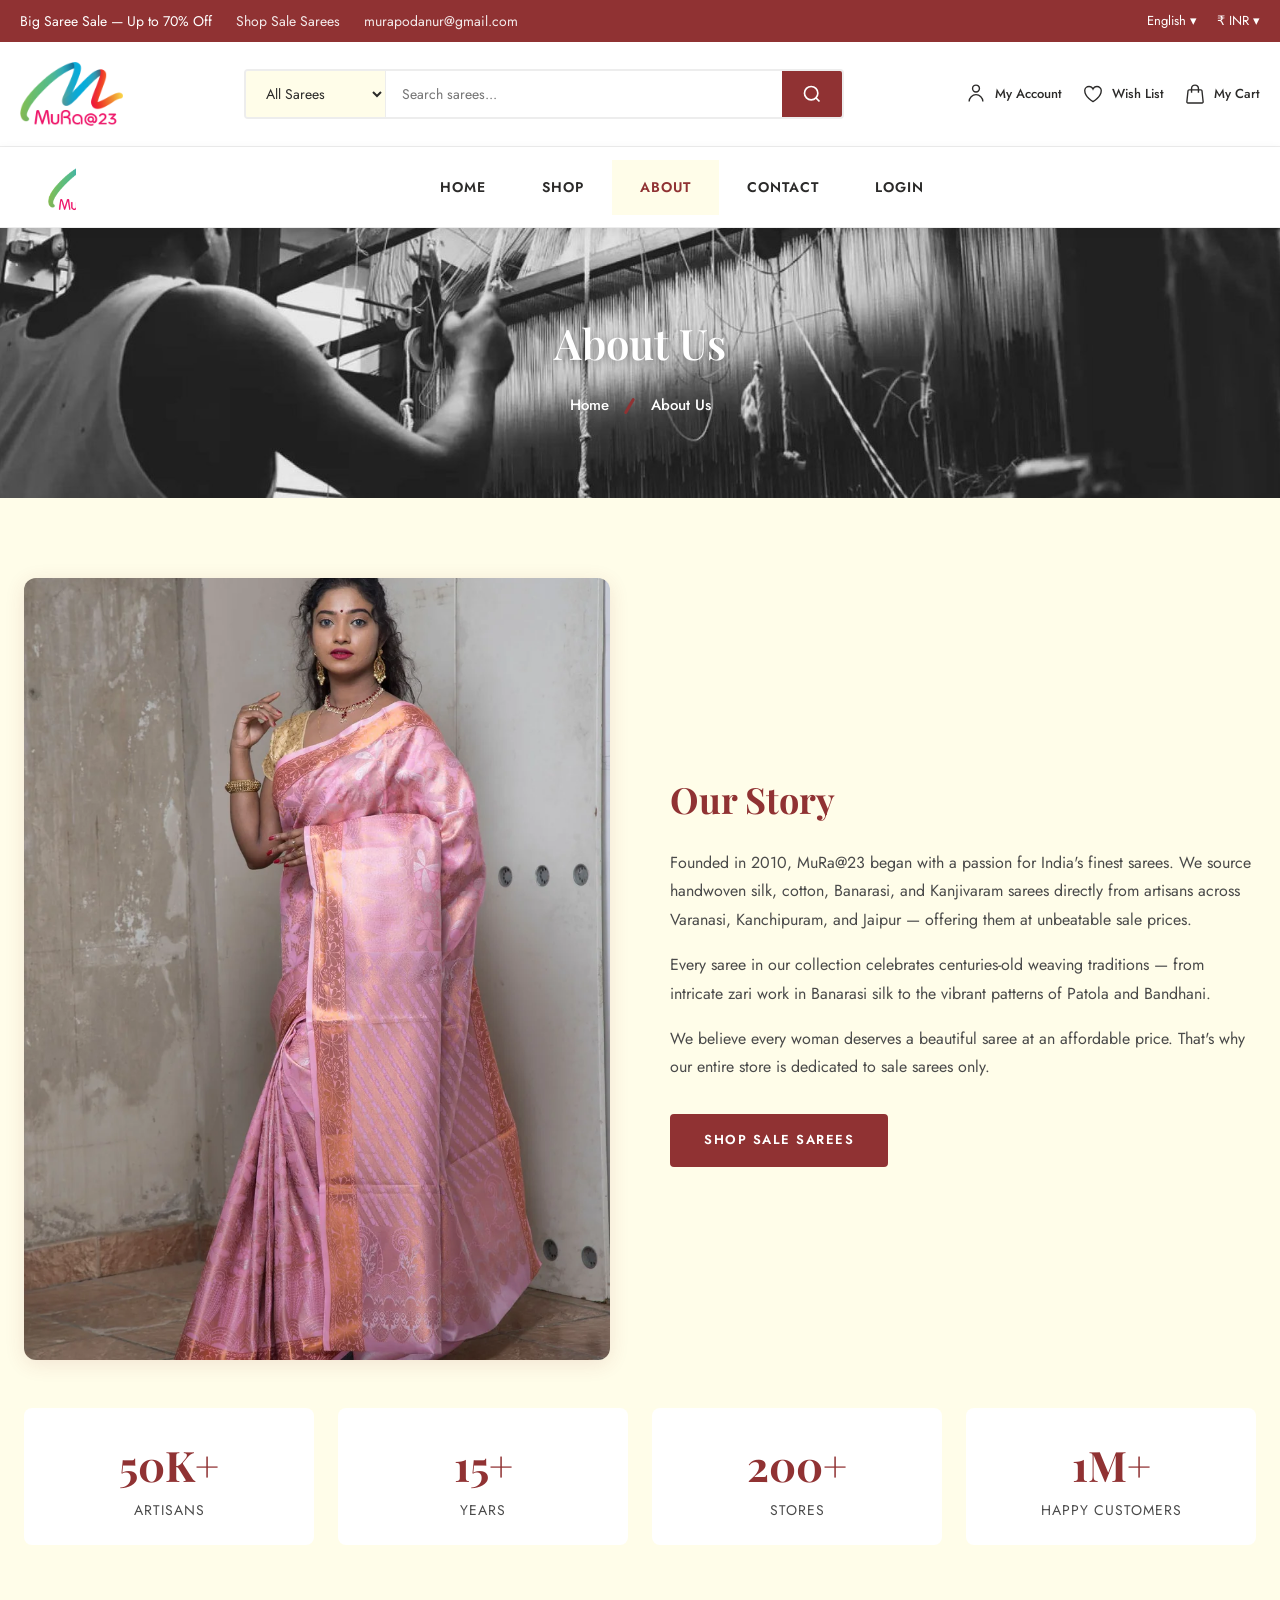
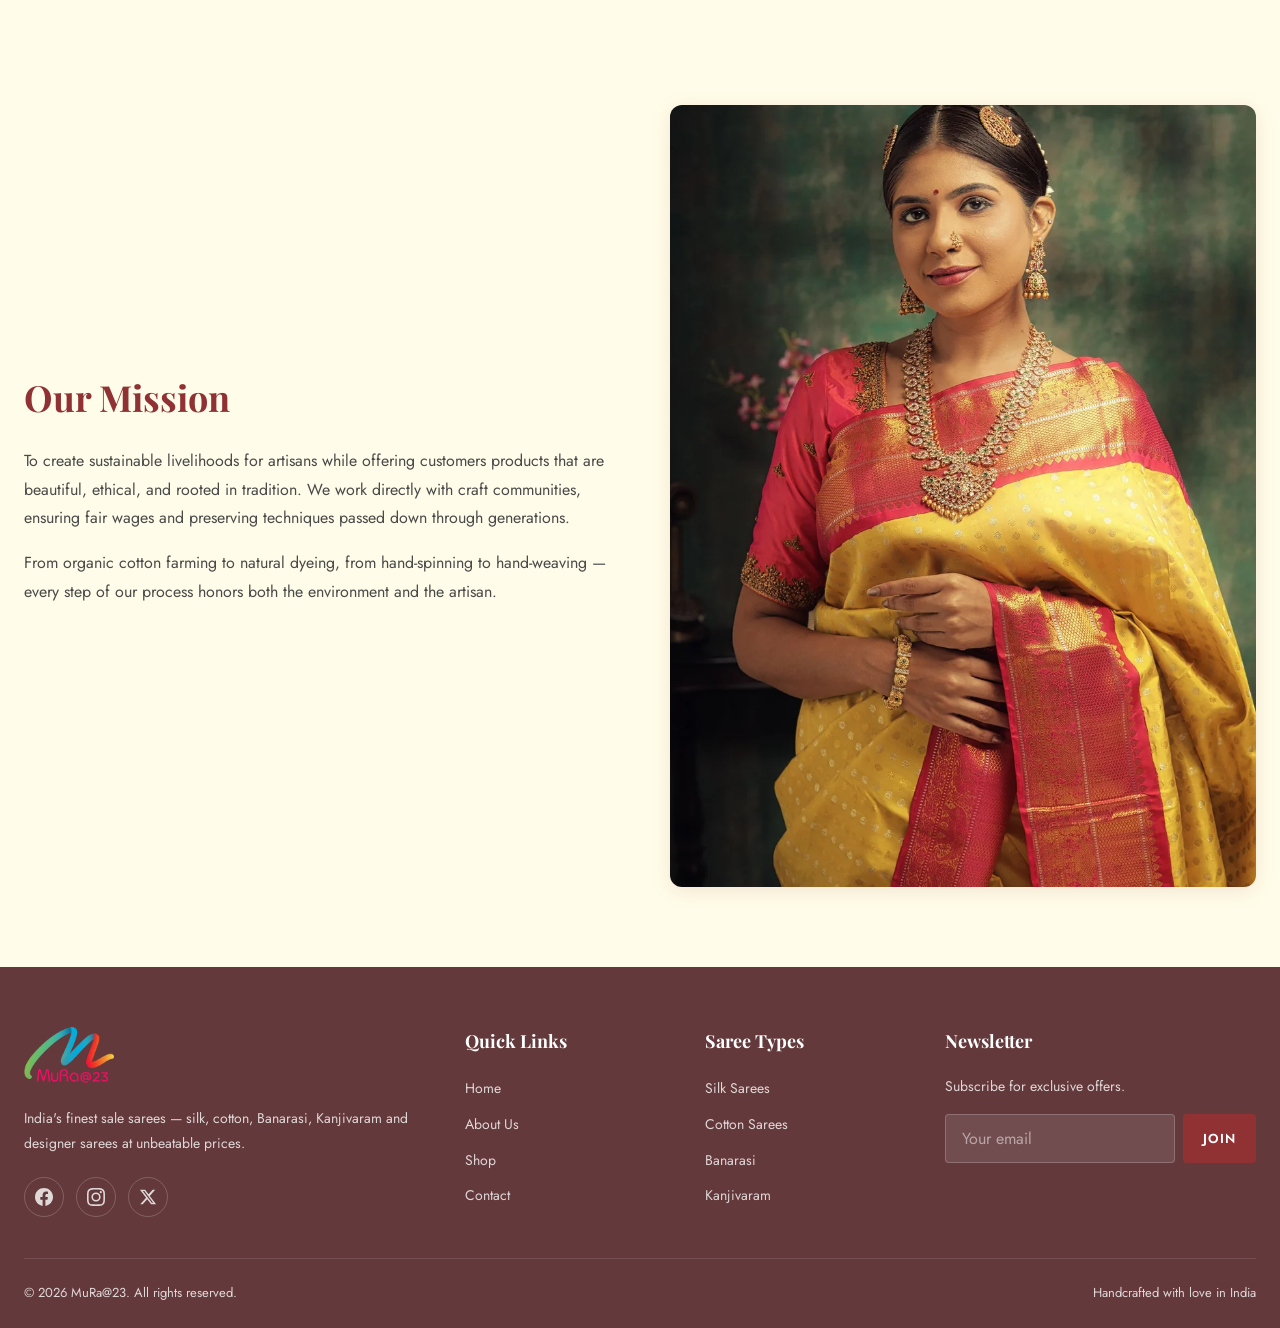
==== commit 7c8a65c9: "Crop logo to remove top and bottom transparent padding The mura-newlogo.png had 33px top and 47px bo" ====
--- a/about.html
+++ b/about.html
@@ -90,7 +90,7 @@
       <div class="footer-grid">
         <div class="footer-brand">
           <a href="index.html" class="logo footer-logo" aria-label="MuRa@23">
-            <img src="images/mura-newlogo.png" alt="MuRa@23" width="100" height="67" loading="lazy" decoding="async">
+            <img src="images/mura-newlogo.png" alt="MuRa@23" width="108" height="67" loading="lazy" decoding="async">
           </a>
           <p>India's finest sale sarees — silk, cotton, Banarasi, Kanjivaram and designer sarees at unbeatable prices.</p>
           <div class="social-links">
--- a/css/header.css
+++ b/css/header.css
@@ -176,6 +176,15 @@
   box-shadow: 0 2px 10px rgba(0, 0, 0, 0.06);
 }
 
+.suruchi-nav-spacer {
+  display: none;
+  height: 0;
+}
+
+body.nav-is-fixed .suruchi-nav-spacer {
+  display: block;
+}
+
 .suruchi-nav-inner {
   max-width: 1400px;
   margin: 0 auto;
@@ -200,10 +209,25 @@
 
 .suruchi-nav.is-scrolled .suruchi-nav-logo {
   width: auto;
-  max-width: 110px;
+  max-width: 120px;
   opacity: 1;
   pointer-events: auto;
-}
+  margin-right: 8px;
+}
+
+  .suruchi-nav.is-scrolled .suruchi-nav-inner {
+    justify-content: flex-start;
+    min-height: var(--suruchi-nav-height);
+  }
+
+  .suruchi-nav.is-scrolled .suruchi-nav ul {
+    justify-content: flex-start;
+    flex: 1;
+  }
+
+  .suruchi-nav.is-scrolled .suruchi-nav-logo img {
+    height: 40px;
+  }
 
 .suruchi-nav-logo:hover {
   opacity: 0.9;
@@ -265,13 +289,50 @@
   .suruchi-nav {
     display: block !important;
     position: sticky;
+    top: 0;
     transform: none !important;
     visibility: visible !important;
+  }
+
+  .suruchi-nav.is-scrolled {
+    position: fixed;
+    top: 0 !important;
+    left: 0;
+    right: 0;
+    width: 100%;
+    z-index: 1100;
+    box-shadow: 0 4px 16px rgba(0, 0, 0, 0.12);
+    height: auto;
+    overflow: visible;
+    padding-top: 0;
+    transform: none !important;
   }
 
   .suruchi-nav-close,
   .nav-overlay {
     display: none !important;
+  }
+}
+
+@media (max-width: 768px) {
+  body.nav-is-fixed .suruchi-topbar {
+    display: none;
+  }
+
+  body.nav-is-fixed .suruchi-header-main {
+    position: fixed;
+    top: 0;
+    left: 0;
+    right: 0;
+    z-index: 1100;
+    padding: 10px 16px;
+    background: var(--suruchi-white);
+    box-shadow: 0 4px 16px rgba(0, 0, 0, 0.12);
+    border-bottom: 1px solid var(--suruchi-border);
+  }
+
+  body.nav-is-fixed #site-header-mount {
+    padding-bottom: 72px;
   }
 }
 
--- a/css/responsive.css
+++ b/css/responsive.css
@@ -4,12 +4,12 @@
    ============================================ */
 
 html {
-  overflow-x: hidden;
+  overflow-x: clip;
   -webkit-text-size-adjust: 100%;
 }
 
 body {
-  overflow-x: hidden;
+  overflow-x: clip;
 }
 
 img,
